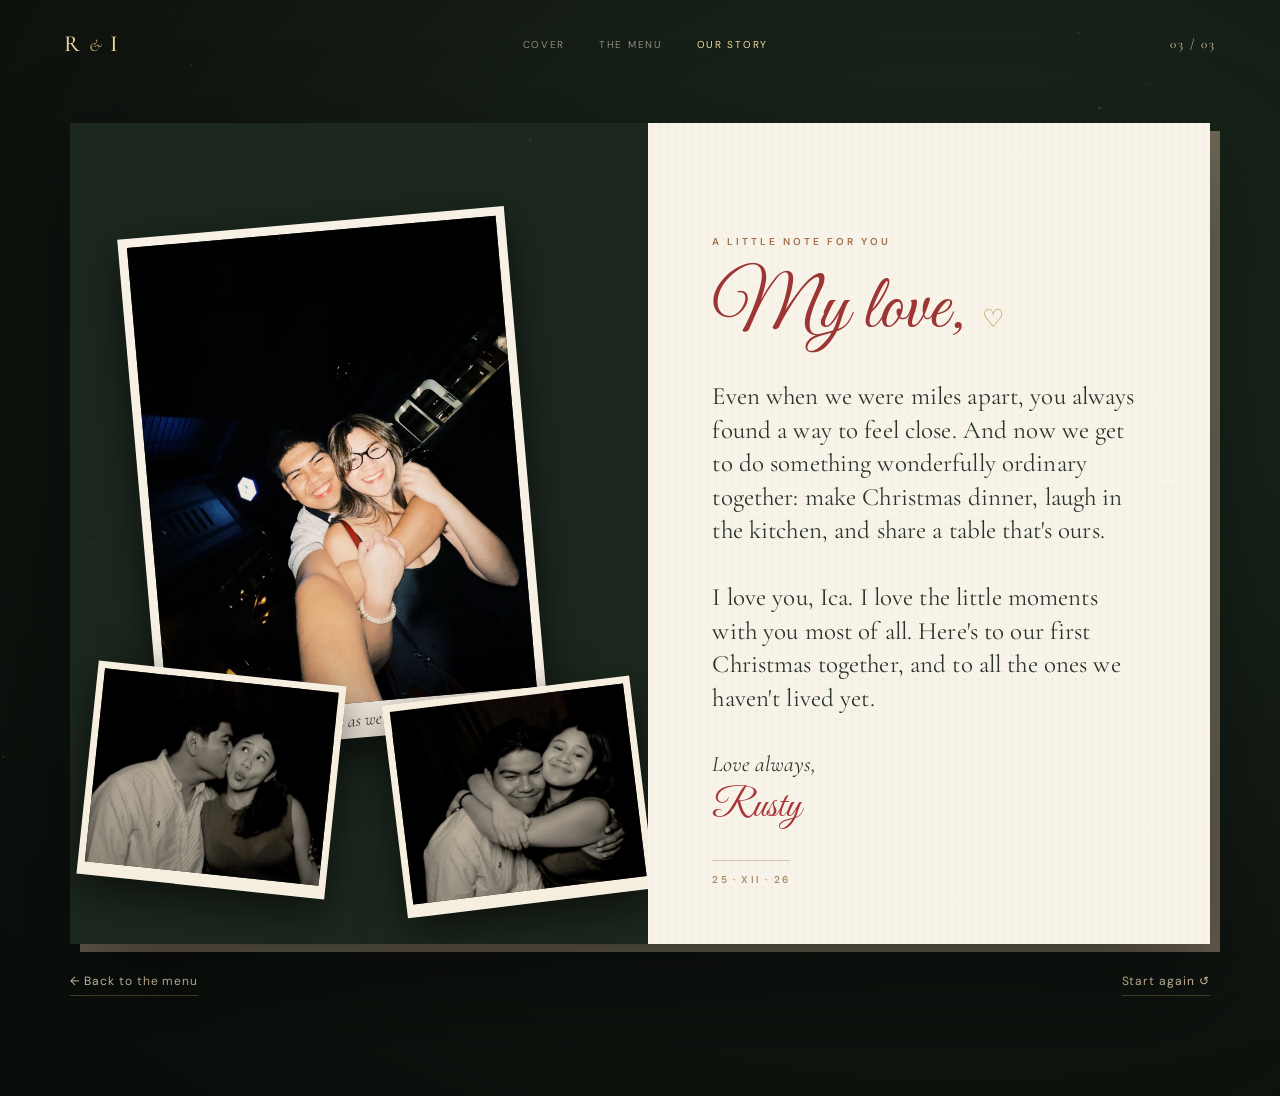
==== letter.html @ 3c2edf31 "Redesign Christmas site as elegant interactive storybook" ====
<!doctype html><html lang="en"><head><meta charset="utf-8"><meta name="viewport" content="width=device-width, initial-scale=1, viewport-fit=cover"><meta name="theme-color" content="#090b09"><meta name="description" content="Our first Christmas together. A Christmas dinner, recipes, and little memories for Rusty and Ica."><meta name="robots" content="noindex, nofollow"><title>A Letter for Ica — Our First Christmas Together</title><link rel="icon" href="assets/mark.svg" type="image/svg+xml"><link rel="preconnect" href="https://fonts.googleapis.com"><link rel="preconnect" href="https://fonts.gstatic.com" crossorigin><link href="https://fonts.googleapis.com/css2?family=DM+Sans:wght@400;500;600&family=Cormorant+Garamond:ital,wght@0,400;0,500;0,600;1,400;1,500&family=Great+Vibes&display=swap" rel="stylesheet"><link rel="stylesheet" href="assets/story.css"><script defer src="assets/story.js"></script></head><body class="page-letter" data-page="letter"><canvas class="gold-dust" data-gold-dust aria-hidden="true"></canvas><nav class="chapter-nav" aria-label="Story pages"><a href="index.html" class="chapter-brand" aria-label="Back to the cover">R <span>&</span> I</a><div class="chapter-nav-links"><a href="index.html">Cover</a><a href="menu.html">The Menu</a><a href="letter.html" aria-current="page">Our Story</a></div><span class="chapter-index" aria-label="Page 3 of 3">03 / 03</span></nav><main class="letter-stage" id="main"><div class="letter-background-glow" aria-hidden="true"></div><div class="letter-book book-page"><div class="photo-side"><figure class="photo-frame photo-main"><img src="assets/photos/together.webp" alt="Rusty and Ica smiling together at night" loading="eager"><figcaption>Us, just as we are.</figcaption></figure><figure class="photo-frame photo-small photo-small-one"><img src="assets/photos/kiss.webp" alt="A kiss on the cheek" loading="lazy"></figure><figure class="photo-frame photo-small photo-small-two"><img src="assets/photos/hug.webp" alt="Rusty and Ica hugging" loading="lazy"></figure></div><section class="letter-side" aria-label="A letter to Ica"><p class="letter-kicker">A LITTLE NOTE FOR YOU</p><h1>My love,<span aria-hidden="true">♡</span></h1><p class="letter-body">Even when we were miles apart, you always found a way to feel close. And now we get to do something wonderfully ordinary together: make Christmas dinner, laugh in the kitchen, and share a table that's ours.<br><br>I love you, Ica. I love the little moments with you most of all. Here's to our first Christmas together, and to all the ones we haven't lived yet.</p><p class="letter-signoff">Love always,<br><span>Rusty</span></p><div class="letter-stamp" aria-hidden="true">25 · XII · 26</div></section></div><div class="book-next book-next-letter"><a href="menu.html" class="page-link">← Back to the menu</a><a href="index.html" class="page-link">Start again ↺</a></div></main><nav class="mobile-book-controls" aria-label="Turn pages"><a href="menu.html" class="page-link">← <span>The menu</span></a><span>03 <i>✦</i> 03</span><a href="index.html" class="page-link"><span>Beginning</span> ↺</a></nav></body></html>
---- assets/story.css ----
:root{--ink:#151b16;--black:#090b0a;--forest:#102017;--forest2:#1b3327;--gold:#c6a56b;--lightgold:#f3dca0;--paper:#f7f3e9;--red:#a93335;--serif:'Cormorant Garamond',Georgia,serif;--script:'Great Vibes',cursive;--sans:'DM Sans',Arial,sans-serif}*{box-sizing:border-box}html{scroll-behavior:smooth}body{margin:0;min-width:320px;font-family:var(--sans);-webkit-font-smoothing:antialiased}a{color:inherit}a:focus-visible,button:focus-visible,summary:focus-visible{outline:2px solid #d9b46d;outline-offset:4px}button{font:inherit}img{display:block;max-width:100%}.gold-dust{position:fixed;inset:0;width:100%;height:100%;z-index:3;pointer-events:none;opacity:.8}body.is-turning main{opacity:.55;transform:perspective(1200px) rotateY(-7deg) translateX(-22px);filter:blur(1px)}main{transition:opacity .43s ease,transform .43s ease,filter .43s ease}body.page-cover,body.page-menu,body.page-letter{color:#f3ead8;background:var(--black)}.page-cover{min-height:100svh;overflow-x:hidden;background:radial-gradient(ellipse 55% 45% at 50% 45%,#221c11 0%,#0c0e0b 65%,#060807 100%)}.night-glow{position:fixed;inset:0;z-index:0;pointer-events:none;background:radial-gradient(ellipse 45% 14% at 51% 19%,rgba(228,168,80,.11),transparent 79%),radial-gradient(circle at 20% 58%,rgba(187,128,43,.05),transparent 22%),radial-gradient(circle at 82% 30%,rgba(208,153,52,.05),transparent 28%);filter:blur(3px)}.cover-stage{position:relative;z-index:2;min-height:100svh;min-height:100dvh;display:flex;justify-content:center;align-items:center;text-align:center;padding:60px 20px 72px}.cover-content{width:min(100%,850px);animation:coverRise 1.15s both cubic-bezier(.16,1,.3,1)}.cover-ornament{font-family:var(--serif);font-size:30px;color:var(--lightgold);opacity:.9;margin-bottom:25px;filter:drop-shadow(0 0 13px #ae7c3b)}.cover-content h1{margin:0;display:flex;align-items:center;flex-direction:column;font-weight:400;color:#d9b978}.cover-overline{font:400 clamp(33px,5vw,66px)/1.1 var(--serif);letter-spacing:.24em;text-transform:uppercase;padding-left:.24em;text-shadow:0 0 27px #b794572b}.cover-script{font:400 clamp(87px,13vw,185px)/.93 var(--script);margin-top:8px;margin-bottom:-5px;background:linear-gradient(165deg,#fee9b5 8%,#bb8b47 37%,#efce81 55%,#88612f 82%,#f4d594);background-clip:text;-webkit-background-clip:text;color:transparent;filter:drop-shadow(0 0 19px #cba05530)}.cover-end{font:400 clamp(43px,7vw,96px)/1.05 var(--serif);text-transform:uppercase;letter-spacing:.2em;padding-left:.2em}.cover-rule{display:block;height:1px;width:110px;margin:42px auto 37px;background:linear-gradient(90deg,transparent,#d7b772,transparent)}.cover-enter{display:inline-flex;gap:39px;align-items:center;justify-content:space-between;border:1px solid rgba(235,198,122,.58);padding:17px 22px 17px 26px;color:#f6ebd2;font:500 11px/1 var(--sans);text-decoration:none;letter-spacing:.18em;text-transform:uppercase;transition:background .3s,transform .3s,box-shadow .3s}.cover-enter:hover{background:#dec18d17;transform:translateY(-3px);box-shadow:0 0 30px #dabc6c25}.cover-enter span:last-child{font-size:16px;color:#dabb76}.cover-corner{position:fixed;width:110px;height:110px;border-color:#a6854a33;pointer-events:none}.cover-corner--top{top:28px;left:28px;border-left:1px solid;border-top:1px solid}.cover-corner--bottom{bottom:28px;right:28px;border-right:1px solid;border-bottom:1px solid}@keyframes coverRise{from{opacity:0;transform:translateY(17px)}to{opacity:1;transform:none}}
/* STORYBOOK NAVIGATION */
.chapter-nav{height:88px;position:relative;z-index:6;display:flex;align-items:center;justify-content:space-between;padding:0 clamp(20px,5vw,86px);color:#e9d5ad}.chapter-brand{text-decoration:none;color:#f0d6a0;font:500 23px var(--serif);letter-spacing:.08em}.chapter-brand span{font-style:italic;font-size:17px;color:#bb9961}.chapter-nav-links{display:flex;gap:34px}.chapter-nav-links a{text-decoration:none;text-transform:uppercase;letter-spacing:.17em;font-size:10px;transition:color .2s;color:#d1c6aeaa}.chapter-nav-links a[aria-current],.chapter-nav-links a:hover{color:#f8df9e}.chapter-index{font:400 13px var(--serif);letter-spacing:.15em;color:#d9c69b}.book-scene{position:relative;z-index:2;padding:20px 18px 104px;transform-origin:75% 50%;background:radial-gradient(ellipse at 49% 22%,#273829 0%,#101c15 39%,#0b130f 79%)}.book-intro{width:min(860px,100%);margin:0 auto 25px;display:flex;justify-content:space-between;font:400 11px var(--sans);text-transform:uppercase;letter-spacing:.17em;color:#c2b19c}.eyebrow-gold{color:var(--gold)!important}.menu-paper{position:relative;isolation:isolate;width:min(850px,100%);margin:0 auto;min-height:970px;background:var(--paper);color:#2a372c;box-shadow:0 25px 70px #0008,11px 10px 0 #eadfca,14px 14px 0 #776e56;transform-origin:left center;animation:unfold .95s cubic-bezier(.18,1,.25,1) both}.menu-paper:before{content:"";position:absolute;inset:13px;border:1px solid #c6b69b80;z-index:0;pointer-events:none}.menu-paper:after{content:"";position:absolute;inset:0;pointer-events:none;background:radial-gradient(circle at 35% 25%,transparent,#9e835211 83%),repeating-linear-gradient(135deg,#c1aa8420 0px,transparent 1px,transparent 7px);opacity:.22;z-index:0}.page-paper-inner{position:relative;min-height:100%;overflow:hidden;padding:85px clamp(45px,8.3vw,120px) 71px}.botanical{position:absolute;width:270px;height:270px;background:url('botanical.svg') top left/contain no-repeat;pointer-events:none;opacity:.91;z-index:0;will-change:transform;transition:transform .35s linear}.botanical-tl{top:-26px;left:-27px}.botanical-tr{top:-27px;right:-24px;transform:scaleX(-1)}.botanical-bl{bottom:-48px;left:-36px;transform:scaleY(-1)}.botanical-br{bottom:-50px;right:-38px;transform:scale(-1)}.menu-paper-content{position:relative;z-index:1;text-align:center}.paper-super{margin:3px auto 11px;font:500 10px var(--sans);letter-spacing:.32em;color:#51715b}.paper-super span{color:#be9b5d;padding:0 8px}.paper-header h1{margin:0;color:#b83e38;font:400 clamp(75px,9vw,112px)/.9 var(--script);text-shadow:0 1px #b83e3820}.paper-header h1 span{display:block;margin-top:-2px}.paper-sub{font:600 10px var(--sans);letter-spacing:.25em;color:#526753;margin:28px 0 0}.red-berry-divider{color:#b43a3c;font-size:13px;margin:16px 0 11px}.menu-section-title{font:600 10px var(--sans);letter-spacing:.28em;text-transform:uppercase;color:#b33738;margin:12px 0 15px}.dish-list{display:grid;gap:17px}.printed-dish{display:grid;grid-template-columns:30px minmax(0,1fr) 24px;column-gap:6px;align-items:start;max-width:550px;margin:auto}.dish-number{font:500 12px var(--serif);color:#ad8a62;line-height:1.6;padding-top:4px}.dish-body>a{display:inline-block;text-decoration:none;font:500 clamp(22px,2.6vw,30px)/.95 var(--serif);color:#2c4231;transition:color .2s}.dish-body>a:hover{color:#b53c37}.dish-description{color:#77786e;font:400 12px/1.65 var(--sans);margin-top:3px}.recipe-dot{font:400 18px var(--serif);color:#bc6d5b;text-decoration:none;transition:transform .2s}.recipe-dot:hover{transform:translate(3px,-3px)}.separator-flourish{font:24px var(--serif);color:#b68e62;margin:25px 0 7px}.printed-drinks{max-width:430px;margin:0 auto;display:grid;gap:9px}.drink-line{display:flex;justify-content:center;align-items:center;gap:13px}.drink-line>a:first-child{text-decoration:none;color:#324936;font:500 18px/1.06 var(--serif)}.drink-line>a:first-child:hover{color:#ae3b38}.drink-recipe{font:14px var(--serif);text-decoration:none;color:#b47e52}.menu-paper-foot{font:400 25px var(--script);color:#b03a3b;margin:31px 0 0}.book-next{width:min(850px,100%);margin:29px auto 0;display:flex;justify-content:space-between;gap:10px;align-items:center;font-size:12px;letter-spacing:.08em}.book-next>a{text-decoration:none;color:#e8d5b1;border-bottom:1px solid #b99d655e;padding-bottom:6px}.book-next>a:hover{color:#f0c982}.turn-hint{font:italic 20px var(--serif);color:#c1ad89}.mobile-book-controls{display:none}@keyframes unfold{from{opacity:0;transform:perspective(1400px) rotateY(-11deg) translateX(16px) scale(.96);filter:blur(2px)}to{opacity:1;transform:perspective(1400px) rotateY(0) translateX(0) scale(1);filter:blur(0)}}html.js .reveal{opacity:0;transform:translateY(12px);transition:opacity .6s,transform .6s}html.js .reveal.is-visible{opacity:1;transform:translateY(0)}
/* LETTER / PHOTO ENDING */
.page-letter{background:radial-gradient(ellipse at 75% 30%,#1c2b20,#101510 62%,#090d0a)!important}.letter-stage{position:relative;padding:35px 25px 100px;z-index:2}.letter-background-glow{position:absolute;top:10%;left:5%;width:80%;height:55%;background:radial-gradient(ellipse,#ae8a4b1c,transparent 65%);filter:blur(58px);pointer-events:none}.letter-book{width:min(1140px,100%);min-height:650px;display:grid;grid-template-columns:1.03fr 1fr;margin:auto;background:#f7f3e8;box-shadow:0 40px 100px #0007,10px 8px 0 #d4bea278;animation:unfold .88s cubic-bezier(.18,1,.25,1) both}.photo-side{background:#1c281e;position:relative;min-height:660px;overflow:hidden}.photo-frame{margin:0;position:absolute;box-shadow:0 14px 45px #0009;transform-origin:center}.photo-frame img{height:100%;width:100%;object-fit:cover}.photo-main{left:12%;top:12%;width:67%;height:63%;transform:rotate(-5deg);border:9px solid #f7f0e5;border-bottom-width:35px}.photo-main figcaption{position:absolute;bottom:-28px;left:0;width:100%;text-align:center;color:#444236;font:italic 18px var(--serif)}.photo-small{width:43%;height:26%;border:7px solid #f6efdf;border-bottom-width:13px}.photo-small-one{left:3%;bottom:7%;transform:rotate(6deg)}.photo-small-two{right:1%;bottom:5%;transform:rotate(-7deg)}.letter-side{position:relative;color:#2b342a;padding:112px clamp(35px,5vw,80px) 58px;display:flex;flex-direction:column;justify-content:center;background-image:radial-gradient(#a7976813 1px,transparent 1px);background-size:8px 8px}.letter-kicker{font:600 10px var(--sans);color:#a16f4c;letter-spacing:.3em;margin:0 0 14px}.letter-side h1{font:400 clamp(54px,6vw,90px) var(--script);color:#9c3533;margin:0 0 22px}.letter-side h1 span{font:25px var(--serif);color:#b79a56;padding-left:16px}.letter-body{font:400 clamp(19px,2.05vw,25px)/1.34 var(--serif);margin:0;letter-spacing:.005em}.letter-signoff{font:italic 22px/1.6 var(--serif);margin:32px 0 0}.letter-signoff span{font:40px var(--script);color:#a93638}.letter-stamp{margin-top:28px;align-self:flex-start;border-top:1px solid #aa8d6570;color:#ab8b66;font:600 10px var(--sans);letter-spacing:.22em;padding-top:12px}.book-next-letter{width:min(1140px,100%)}
/* RECIPES - A QUIET SEPARATE BOOK */
.page-recipes{background:#ede8dd;color:#243429}.recipe-head{height:78px;background:#0d1d15;color:#eddfc1;display:flex;align-items:center;justify-content:space-between;padding:0 clamp(20px,5vw,90px);position:relative;z-index:2}.recipe-head .recipe-back{font:500 12px var(--sans);text-decoration:none}.recipe-head>span:nth-child(2){font:24px var(--serif);color:#dbb77d}.recipe-head>span:last-child{font:600 10px var(--sans);letter-spacing:.16em;color:#bdaa8a}.recipe-book{max-width:1100px;padding:82px 30px 110px;margin:auto}.recipe-book-title{text-align:center;margin-bottom:48px}.recipe-book-title .eyebrow-gold{font:600 11px var(--sans);letter-spacing:.28em}.recipe-book-title h1{font:400 clamp(58px,8vw,98px)/1 var(--serif);margin:12px 0 13px}.recipe-book-title h1 em{font-weight:400;color:#a94340}.recipe-book-title>p:last-child{font:400 18px var(--serif);color:#697363}.recipe-contents{border-top:1px solid #aaa68d}.recipe-categories{display:flex;flex-wrap:wrap;gap:9px;justify-content:center;padding:31px 0 30px}.recipe-categories button{border:1px solid #b7b7a5;color:#51604e;background:transparent;padding:11px 15px;font:600 10px var(--sans);letter-spacing:.08em;text-transform:uppercase;cursor:pointer}.recipe-categories button.is-current,.recipe-categories button:hover{background:#233c2d;color:#f5ecdf;border-color:#233c2d}.recipe-card-stack{display:grid;gap:14px}.recipe-card{background:#faf7ef;box-shadow:0 2px 0 #dbd6c8;border:1px solid #d4cfc3;scroll-margin-top:25px}.recipe-card[hidden]{display:none}.recipe-card summary{list-style:none;cursor:pointer;display:grid;grid-template-columns:114px minmax(0,1fr) 28px;gap:24px;align-items:center;padding:12px 25px 12px 12px;min-height:138px}.recipe-card summary::-webkit-details-marker{display:none}.recipe-thumb{width:114px;height:114px;overflow:hidden}.recipe-thumb img{width:100%;height:100%;object-fit:cover}.recipe-card-name{display:flex;flex-direction:column;gap:7px}.recipe-card-name small{font:600 9px var(--sans);color:#a35a4a;letter-spacing:.18em}.recipe-card-name strong{font:500 clamp(24px,3vw,36px)/1 var(--serif)}.recipe-card-name em{font:italic 18px var(--serif);color:#7c836f}.expand-icon{font:400 26px var(--serif);color:#a94643;transition:transform .25s}.recipe-card[open] .expand-icon{transform:rotate(45deg)}.recipe-details{display:grid;grid-template-columns:1fr 1fr;gap:27px 42px;border-top:1px solid #d5cdbc;padding:26px 36px 40px}.recipe-large-image{grid-column:1/-1;max-height:360px;overflow:hidden}.recipe-large-image img{width:100%;height:360px;object-fit:cover}.recipe-details h3{font:600 11px var(--sans);letter-spacing:.21em;text-transform:uppercase;color:#a74642;margin:0 0 18px}.recipe-details ul,.recipe-details ol{font:400 19px/1.3 var(--serif);margin:0;padding-left:22px}.recipe-details li+li{margin-top:10px}.small-tip{font:italic 17px/1.4 var(--serif);color:#66705f;background:#eee8d8;padding:16px}.recipe-ending{text-align:center;padding:75px 0 0}.recipe-ending>span{font:33px var(--serif);color:#b99357}.recipe-ending p{font:italic 34px var(--serif);margin:15px 0}.recipe-ending a{font:600 11px var(--sans);text-transform:uppercase;letter-spacing:.12em;color:#30513a;text-decoration:none;border-bottom:1px solid;padding-bottom:6px}
@media(max-width:900px){.menu-paper{max-width:730px}.page-paper-inner{padding-left:60px;padding-right:60px}.letter-book{grid-template-columns:.95fr 1.05fr}.letter-side{padding:80px 36px}.photo-main{width:78%;left:10%}.letter-body{font-size:21px}}
@media(max-width:650px){.cover-stage{padding-bottom:90px}.cover-content{transform:translateY(-16px)}.cover-ornament{margin-bottom:33px}.cover-overline{font-size:38px;letter-spacing:.21em}.cover-script{font-size:clamp(84px,24vw,126px)}.cover-end{font-size:clamp(45px,12vw,63px);letter-spacing:.15em}.cover-rule{margin:44px auto 30px}.cover-enter{min-width:240px}.cover-corner{width:55px;height:55px}.cover-corner--top{top:16px;left:16px}.cover-corner--bottom{bottom:16px;right:16px}.chapter-nav{height:70px;padding:0 20px}.chapter-nav-links{display:none}.chapter-brand{font-size:22px}.chapter-index{font-size:12px}.book-scene{padding:8px 11px 100px}.book-intro{margin-bottom:18px;font-size:9px;letter-spacing:.08em}.menu-paper{min-height:0;box-shadow:0 20px 36px #0006,5px 7px 0 #dbc4a3}.menu-paper:before{inset:7px}.page-paper-inner{padding:69px 26px 53px}.botanical{height:152px;width:152px;opacity:.91}.botanical-tl{top:-18px;left:-25px}.botanical-tr{top:-18px;right:-23px}.botanical-bl{bottom:-26px;left:-23px}.botanical-br{bottom:-26px;right:-23px}.paper-super{font-size:9px;letter-spacing:.22em}.paper-header h1{font-size:clamp(72px,21vw,103px)}.paper-sub{font-size:9px;letter-spacing:.15em;margin-top:20px}.red-berry-divider{margin:13px 0 9px}.menu-section-title{font-size:9px;letter-spacing:.2em;margin-bottom:14px}.dish-list{gap:18px}.printed-dish{grid-template-columns:18px minmax(0,1fr) 13px;gap:5px}.dish-number{font-size:11px}.dish-body>a{font-size:clamp(22px,6.3vw,27px)}.dish-description{font-size:11px;line-height:1.45;margin-top:4px}.recipe-dot{font-size:15px}.separator-flourish{margin:25px 0 13px}.printed-drinks{gap:13px}.drink-line>a:first-child{font-size:21px}.menu-paper-foot{font-size:26px}.book-next{display:none}.mobile-book-controls{position:fixed;z-index:10;bottom:0;left:0;right:0;height:60px;display:flex;align-items:center;justify-content:space-between;padding:0 17px;padding-bottom:env(safe-area-inset-bottom);background:#101c16f5;border-top:1px solid #bba57533;box-sizing:content-box}.mobile-book-controls a{text-decoration:none;text-transform:uppercase;letter-spacing:.08em;color:#e9d8b9;font:500 11px var(--sans)}.mobile-book-controls>span{font:400 15px var(--serif);color:#b6a580}.mobile-book-controls i{font-style:normal;font-size:9px;color:#bd9659;padding:0 6px}.letter-stage{padding:10px 12px 85px}.letter-book{display:flex;flex-direction:column;min-height:0}.photo-side{min-height:460px}.photo-main{left:15%;top:9%;width:68%;height:66%}.photo-small{height:27%;width:44%}.photo-small-one{left:4%;bottom:3%}.photo-small-two{right:2%;bottom:4%}.letter-side{padding:65px 36px 75px}.letter-side h1{font-size:68px;margin-bottom:18px}.letter-body{font-size:23px}.letter-stamp{margin-top:32px}.recipe-head{height:66px;padding:0 18px}.recipe-head>span:last-child{font-size:8px}.recipe-book{padding:57px 14px 90px}.recipe-book-title{margin-bottom:32px}.recipe-book-title h1{font-size:67px}.recipe-book-title>p:last-child{font-size:16px}.recipe-categories{gap:5px;padding:20px 0}.recipe-categories button{padding:10px 9px;font-size:9px}.recipe-card summary{grid-template-columns:84px minmax(0,1fr) 15px;gap:12px;padding:8px 10px 8px 8px;min-height:106px}.recipe-thumb{width:84px;height:88px}.recipe-card-name{gap:4px}.recipe-card-name small{font-size:8px}.recipe-card-name strong{font-size:24px}.recipe-card-name em{font-size:15px}.expand-icon{font-size:20px}.recipe-details{display:block;padding:13px 18px 30px}.recipe-large-image{max-height:230px;margin-bottom:28px}.recipe-large-image img{height:230px}.recipe-details .recipe-ingredients{margin-bottom:35px}.recipe-details ul,.recipe-details ol{font-size:20px}.recipe-details h3{font-size:11px}.recipe-ending{padding-top:60px}}
@media(max-width:370px){.cover-overline{font-size:34px}.cover-end{font-size:43px}.cover-script{font-size:85px}.page-paper-inner{padding:60px 22px 44px}.paper-header h1{font-size:73px}.dish-body>a{font-size:22px}.dish-description{font-size:10px}.drink-line>a:first-child{font-size:19px}.letter-side{padding:50px 26px 65px}}
@media(prefers-reduced-motion:reduce){html{scroll-behavior:auto}*,*::before,*::after{animation-duration:.01ms!important;animation-iteration-count:1!important;transition-duration:.01ms!important}.gold-dust{display:none}html.js .reveal{opacity:1;transform:none}}
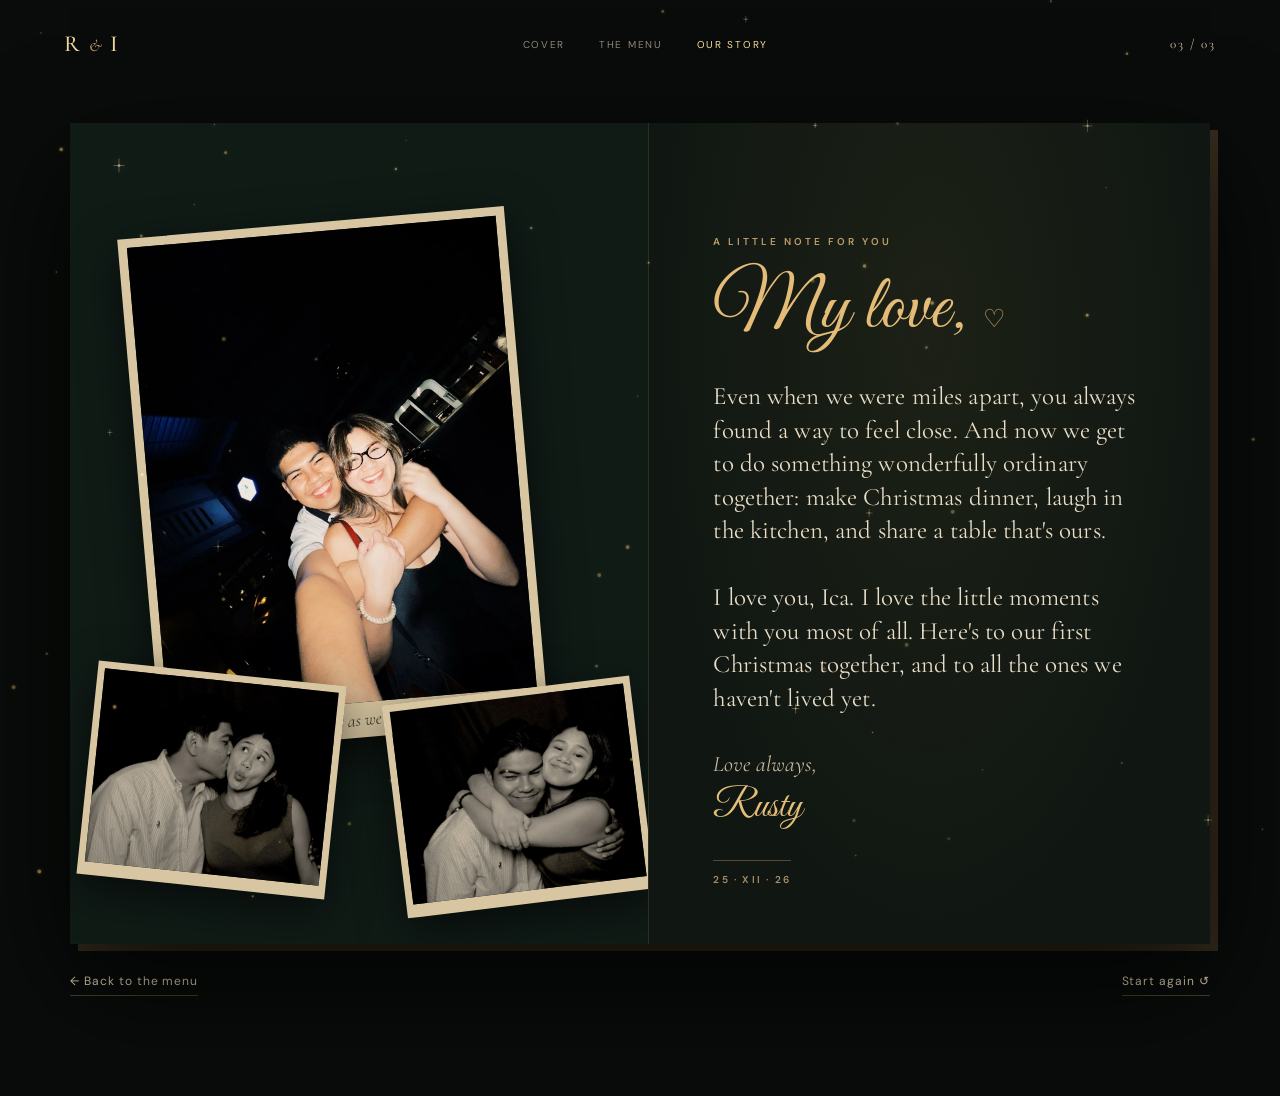
==== commit 3d5156b6: "Redesign Christmas storybook with dark gold menu, fitted cover typography and drifting sparkles" ====
--- a/letter.html
+++ b/letter.html
@@ -1 +1 @@
-<!doctype html><html lang="en"><head><meta charset="utf-8"><meta name="viewport" content="width=device-width, initial-scale=1, viewport-fit=cover"><meta name="theme-color" content="#090b09"><meta name="description" content="Our first Christmas together. A Christmas dinner, recipes, and little memories for Rusty and Ica."><meta name="robots" content="noindex, nofollow"><title>A Letter for Ica — Our First Christmas Together</title><link rel="icon" href="assets/mark.svg" type="image/svg+xml"><link rel="preconnect" href="https://fonts.googleapis.com"><link rel="preconnect" href="https://fonts.gstatic.com" crossorigin><link href="https://fonts.googleapis.com/css2?family=DM+Sans:wght@400;500;600&family=Cormorant+Garamond:ital,wght@0,400;0,500;0,600;1,400;1,500&family=Great+Vibes&display=swap" rel="stylesheet"><link rel="stylesheet" href="assets/story.css"><script defer src="assets/story.js"></script></head><body class="page-letter" data-page="letter"><canvas class="gold-dust" data-gold-dust aria-hidden="true"></canvas><nav class="chapter-nav" aria-label="Story pages"><a href="index.html" class="chapter-brand" aria-label="Back to the cover">R <span>&</span> I</a><div class="chapter-nav-links"><a href="index.html">Cover</a><a href="menu.html">The Menu</a><a href="letter.html" aria-current="page">Our Story</a></div><span class="chapter-index" aria-label="Page 3 of 3">03 / 03</span></nav><main class="letter-stage" id="main"><div class="letter-background-glow" aria-hidden="true"></div><div class="letter-book book-page"><div class="photo-side"><figure class="photo-frame photo-main"><img src="assets/photos/together.webp" alt="Rusty and Ica smiling together at night" loading="eager"><figcaption>Us, just as we are.</figcaption></figure><figure class="photo-frame photo-small photo-small-one"><img src="assets/photos/kiss.webp" alt="A kiss on the cheek" loading="lazy"></figure><figure class="photo-frame photo-small photo-small-two"><img src="assets/photos/hug.webp" alt="Rusty and Ica hugging" loading="lazy"></figure></div><section class="letter-side" aria-label="A letter to Ica"><p class="letter-kicker">A LITTLE NOTE FOR YOU</p><h1>My love,<span aria-hidden="true">♡</span></h1><p class="letter-body">Even when we were miles apart, you always found a way to feel close. And now we get to do something wonderfully ordinary together: make Christmas dinner, laugh in the kitchen, and share a table that's ours.<br><br>I love you, Ica. I love the little moments with you most of all. Here's to our first Christmas together, and to all the ones we haven't lived yet.</p><p class="letter-signoff">Love always,<br><span>Rusty</span></p><div class="letter-stamp" aria-hidden="true">25 · XII · 26</div></section></div><div class="book-next book-next-letter"><a href="menu.html" class="page-link">← Back to the menu</a><a href="index.html" class="page-link">Start again ↺</a></div></main><nav class="mobile-book-controls" aria-label="Turn pages"><a href="menu.html" class="page-link">← <span>The menu</span></a><span>03 <i>✦</i> 03</span><a href="index.html" class="page-link"><span>Beginning</span> ↺</a></nav></body></html>+<!doctype html><html lang="en"><head><meta charset="utf-8"><meta name="viewport" content="width=device-width, initial-scale=1, viewport-fit=cover"><meta name="theme-color" content="#090b09"><meta name="description" content="Our first Christmas together. A Christmas dinner, recipes, and little memories for Rusty and Ica."><meta name="robots" content="noindex, nofollow"><title>A Letter for Ica — Our First Christmas Together</title><link rel="icon" href="assets/mark.svg" type="image/svg+xml"><link rel="preconnect" href="https://fonts.googleapis.com"><link rel="preconnect" href="https://fonts.gstatic.com" crossorigin><link href="https://fonts.googleapis.com/css2?family=DM+Sans:wght@400;500;600&family=Cormorant+Garamond:ital,wght@0,400;0,500;0,600;1,400;1,500&family=Great+Vibes&display=swap" rel="stylesheet"><link rel="stylesheet" href="assets/story.css?v=2"><script defer src="assets/story.js?v=2"></script></head><body class="page-letter" data-page="letter"><canvas class="gold-dust" data-gold-dust aria-hidden="true"></canvas><nav class="chapter-nav" aria-label="Story pages"><a href="index.html" class="chapter-brand" aria-label="Back to the cover">R <span>&</span> I</a><div class="chapter-nav-links"><a href="index.html">Cover</a><a href="menu.html">The Menu</a><a href="letter.html" aria-current="page">Our Story</a></div><span class="chapter-index" aria-label="Page 3 of 3">03 / 03</span></nav><main class="letter-stage" id="main"><div class="letter-background-glow" aria-hidden="true"></div><div class="letter-book book-page"><div class="photo-side"><figure class="photo-frame photo-main"><img src="assets/photos/together.webp" alt="Rusty and Ica smiling together at night" loading="eager"><figcaption>Us, just as we are.</figcaption></figure><figure class="photo-frame photo-small photo-small-one"><img src="assets/photos/kiss.webp" alt="A kiss on the cheek" loading="lazy"></figure><figure class="photo-frame photo-small photo-small-two"><img src="assets/photos/hug.webp" alt="Rusty and Ica hugging" loading="lazy"></figure></div><section class="letter-side" aria-label="A letter to Ica"><p class="letter-kicker">A LITTLE NOTE FOR YOU</p><h1>My love,<span aria-hidden="true">♡</span></h1><p class="letter-body">Even when we were miles apart, you always found a way to feel close. And now we get to do something wonderfully ordinary together: make Christmas dinner, laugh in the kitchen, and share a table that's ours.<br><br>I love you, Ica. I love the little moments with you most of all. Here's to our first Christmas together, and to all the ones we haven't lived yet.</p><p class="letter-signoff">Love always,<br><span>Rusty</span></p><div class="letter-stamp" aria-hidden="true">25 · XII · 26</div></section></div><div class="book-next book-next-letter"><a href="menu.html" class="page-link">← Back to the menu</a><a href="index.html" class="page-link">Start again ↺</a></div></main><nav class="mobile-book-controls" aria-label="Turn pages"><a href="menu.html" class="page-link">← <span>The menu</span></a><span>03 <i>✦</i> 03</span><a href="index.html" class="page-link"><span>Beginning</span> ↺</a></nav></body></html>
--- a/assets/story.css
+++ b/assets/story.css
@@ -9,3 +9,89 @@
 @media(max-width:650px){.cover-stage{padding-bottom:90px}.cover-content{transform:translateY(-16px)}.cover-ornament{margin-bottom:33px}.cover-overline{font-size:38px;letter-spacing:.21em}.cover-script{font-size:clamp(84px,24vw,126px)}.cover-end{font-size:clamp(45px,12vw,63px);letter-spacing:.15em}.cover-rule{margin:44px auto 30px}.cover-enter{min-width:240px}.cover-corner{width:55px;height:55px}.cover-corner--top{top:16px;left:16px}.cover-corner--bottom{bottom:16px;right:16px}.chapter-nav{height:70px;padding:0 20px}.chapter-nav-links{display:none}.chapter-brand{font-size:22px}.chapter-index{font-size:12px}.book-scene{padding:8px 11px 100px}.book-intro{margin-bottom:18px;font-size:9px;letter-spacing:.08em}.menu-paper{min-height:0;box-shadow:0 20px 36px #0006,5px 7px 0 #dbc4a3}.menu-paper:before{inset:7px}.page-paper-inner{padding:69px 26px 53px}.botanical{height:152px;width:152px;opacity:.91}.botanical-tl{top:-18px;left:-25px}.botanical-tr{top:-18px;right:-23px}.botanical-bl{bottom:-26px;left:-23px}.botanical-br{bottom:-26px;right:-23px}.paper-super{font-size:9px;letter-spacing:.22em}.paper-header h1{font-size:clamp(72px,21vw,103px)}.paper-sub{font-size:9px;letter-spacing:.15em;margin-top:20px}.red-berry-divider{margin:13px 0 9px}.menu-section-title{font-size:9px;letter-spacing:.2em;margin-bottom:14px}.dish-list{gap:18px}.printed-dish{grid-template-columns:18px minmax(0,1fr) 13px;gap:5px}.dish-number{font-size:11px}.dish-body>a{font-size:clamp(22px,6.3vw,27px)}.dish-description{font-size:11px;line-height:1.45;margin-top:4px}.recipe-dot{font-size:15px}.separator-flourish{margin:25px 0 13px}.printed-drinks{gap:13px}.drink-line>a:first-child{font-size:21px}.menu-paper-foot{font-size:26px}.book-next{display:none}.mobile-book-controls{position:fixed;z-index:10;bottom:0;left:0;right:0;height:60px;display:flex;align-items:center;justify-content:space-between;padding:0 17px;padding-bottom:env(safe-area-inset-bottom);background:#101c16f5;border-top:1px solid #bba57533;box-sizing:content-box}.mobile-book-controls a{text-decoration:none;text-transform:uppercase;letter-spacing:.08em;color:#e9d8b9;font:500 11px var(--sans)}.mobile-book-controls>span{font:400 15px var(--serif);color:#b6a580}.mobile-book-controls i{font-style:normal;font-size:9px;color:#bd9659;padding:0 6px}.letter-stage{padding:10px 12px 85px}.letter-book{display:flex;flex-direction:column;min-height:0}.photo-side{min-height:460px}.photo-main{left:15%;top:9%;width:68%;height:66%}.photo-small{height:27%;width:44%}.photo-small-one{left:4%;bottom:3%}.photo-small-two{right:2%;bottom:4%}.letter-side{padding:65px 36px 75px}.letter-side h1{font-size:68px;margin-bottom:18px}.letter-body{font-size:23px}.letter-stamp{margin-top:32px}.recipe-head{height:66px;padding:0 18px}.recipe-head>span:last-child{font-size:8px}.recipe-book{padding:57px 14px 90px}.recipe-book-title{margin-bottom:32px}.recipe-book-title h1{font-size:67px}.recipe-book-title>p:last-child{font-size:16px}.recipe-categories{gap:5px;padding:20px 0}.recipe-categories button{padding:10px 9px;font-size:9px}.recipe-card summary{grid-template-columns:84px minmax(0,1fr) 15px;gap:12px;padding:8px 10px 8px 8px;min-height:106px}.recipe-thumb{width:84px;height:88px}.recipe-card-name{gap:4px}.recipe-card-name small{font-size:8px}.recipe-card-name strong{font-size:24px}.recipe-card-name em{font-size:15px}.expand-icon{font-size:20px}.recipe-details{display:block;padding:13px 18px 30px}.recipe-large-image{max-height:230px;margin-bottom:28px}.recipe-large-image img{height:230px}.recipe-details .recipe-ingredients{margin-bottom:35px}.recipe-details ul,.recipe-details ol{font-size:20px}.recipe-details h3{font-size:11px}.recipe-ending{padding-top:60px}}
 @media(max-width:370px){.cover-overline{font-size:34px}.cover-end{font-size:43px}.cover-script{font-size:85px}.page-paper-inner{padding:60px 22px 44px}.paper-header h1{font-size:73px}.dish-body>a{font-size:22px}.dish-description{font-size:10px}.drink-line>a:first-child{font-size:19px}.letter-side{padding:50px 26px 65px}}
 @media(prefers-reduced-motion:reduce){html{scroll-behavior:auto}*,*::before,*::after{animation-duration:.01ms!important;animation-iteration-count:1!important;transition-duration:.01ms!important}.gold-dust{display:none}html.js .reveal{opacity:1;transform:none}}
+
+
+/* 2026 CHRISTMAS EDITION — night-gold book, built for real screens */
+:root{
+  --book-black:#090c0a;
+  --book-charcoal:#101510;
+  --book-gold:#dfbd7d;
+  --book-muted-gold:#a48b63;
+  --book-ivory:#eee4d0;
+}
+body.page-cover,body.page-menu,body.page-letter{background:#090c0a;color:var(--book-ivory)}
+.page-cover{background:radial-gradient(ellipse 45% 38% at 50% 37%,#292016 0%,#14140f 50%,#070908 100%)}
+.night-glow{background:radial-gradient(ellipse 35% 16% at 52% 25%,rgba(209,155,66,.16),transparent 85%),radial-gradient(circle at 24% 70%,rgba(154,107,44,.055),transparent 28%),radial-gradient(circle at 81% 29%,rgba(199,149,63,.08),transparent 29%)}
+.gold-dust{z-index:4;opacity:1;mix-blend-mode:screen}
+/* Make the lettering fit its own container, rather than clipping the swashes. */
+.cover-stage{isolation:isolate;overflow:hidden;padding-inline:clamp(16px,4vw,48px)}
+.cover-content{width:min(100%,900px);min-width:0}
+.cover-content h1{width:100%;max-width:100%;min-width:0;overflow:visible}
+.cover-overline,.cover-script,.cover-end{display:block;min-width:0;max-width:100%;white-space:nowrap;text-align:center}
+.cover-overline{font-size:clamp(32px,4.8vw,65px);line-height:1.12;letter-spacing:.19em;padding-left:.19em}
+.cover-script{font-size:clamp(69px,10vw,146px);line-height:1.15;letter-spacing:0;margin:2px 0 -8px;padding:.03em .04em .10em;overflow:visible;filter:drop-shadow(0 0 22px #bd8d453d)}
+.cover-end{font-size:clamp(39px,6.15vw,78px);line-height:1.05;letter-spacing:.18em;padding-left:.18em}
+.cover-ornament{margin-bottom:clamp(14px,3vh,26px);text-shadow:0 0 23px rgba(227,187,99,.44)}
+.cover-rule{margin:clamp(23px,4vh,43px) auto clamp(24px,4vh,35px)}
+.cover-enter{position:relative;z-index:5;background:rgba(19,18,14,.42);backdrop-filter:blur(4px)}
+/* A black Christmas menu, with fine gold print and a barely-there festive illustration. */
+.page-menu{background:#090c0a}
+.book-scene{background:radial-gradient(ellipse 70% 72% at 50% 22%,#1b2118 0%,#101612 51%,#080b09 100%)}
+.book-intro{color:#bda881}
+.menu-paper{background:linear-gradient(135deg,#151b15 0%,#0c120e 40%,#141b14 100%);color:#f1e5cc;box-shadow:0 30px 90px #000a,7px 6px 0 #55452d,10px 10px 0 #2f2619}
+.menu-paper:before{inset:14px;border:1px solid rgba(207,166,100,.32)}
+.menu-paper:after{background:radial-gradient(ellipse 58% 32% at 50% 13%,rgba(211,165,82,.07),transparent 100%),radial-gradient(circle at 50% 70%,rgba(0,0,0,.16),transparent 68%);opacity:1}
+.botanical{background-image:url('botanical.svg');opacity:.72}
+.paper-super{color:#d4bf92}
+.paper-super span{color:#dbb86b}
+.paper-header h1{color:#e2bf83;text-shadow:0 0 25px rgba(198,150,74,.14)}
+.paper-sub{color:#aa9772}
+.red-berry-divider{color:#af7d55}
+.menu-section-title{color:#d3ad70}
+.dish-number{color:#bd9a65}
+.dish-body>a{color:#f1e3c6}
+.dish-body>a:hover,.dish-body>a:focus-visible{color:#f1c47a}
+.dish-description{color:#a99f8b}
+.recipe-dot,.drink-recipe{color:#d6ac72}
+.separator-flourish{color:#b48e57}
+.drink-line>a:first-child{color:#efe0c0}
+.drink-line>a:first-child:hover{color:#e4bb74}
+.menu-paper-foot{color:#d8ab68}
+.page-menu .chapter-nav{background:#090c0a}
+.book-next a{color:#e7d5b5}
+/* The final chapter belongs to the same night, rather than a white flyer. */
+.page-letter{background:#090c0a!important}
+.letter-book{background:#101712;box-shadow:0 40px 105px #000b,8px 7px 0 #4e4129a8}
+.photo-side{background:#101b16}
+.letter-side{background:radial-gradient(ellipse at 50% 25%,rgba(199,157,83,.07),transparent 70%),#101712;color:#efe2c8;border-left:1px solid #9477473b}
+.letter-kicker{color:#bf9d68}
+.letter-side h1{color:#e4bc78}
+.letter-side h1 span{color:#b99c64}
+.letter-body{color:#e8ddc6}
+.letter-signoff{color:#c9bb9d}
+.letter-signoff span{color:#e5be7a}
+.letter-stamp{color:#aa9068}
+.photo-frame{border-color:#d7c6a1}
+/* Small screens and short laptop viewports */
+@media(max-width:650px){
+ .cover-stage{padding:48px 15px 85px}
+ .cover-content{width:100%}
+ .cover-script{font-size:clamp(66px,17vw,108px);line-height:1.2;margin:0 0 -8px}
+ .cover-overline{font-size:clamp(30px,8vw,42px);letter-spacing:.14em;padding-left:.14em}
+ .cover-end{font-size:clamp(35px,9.1vw,50px);letter-spacing:.13em;padding-left:.13em}
+ .menu-paper{box-shadow:0 21px 40px #0008,4px 5px 0 #5a472b}
+ .menu-paper:before{inset:8px}
+ .botanical{opacity:.58}
+ .paper-header h1{font-size:clamp(68px,19vw,99px)}
+ .letter-side{border-left:0;border-top:1px solid #9477473b}
+ .mobile-book-controls{background:rgba(10,16,12,.97)}
+}
+@media(max-height:630px) and (min-width:651px){
+ .cover-stage{padding-block:22px}
+ .cover-ornament{margin-bottom:6px;font-size:22px}
+ .cover-script{font-size:min(9vw,112px)}
+ .cover-overline{font-size:min(4.5vw,48px)}
+ .cover-end{font-size:min(6vw,62px)}
+ .cover-rule{margin:12px auto 17px}
+ .cover-enter{padding:12px 19px}
+}
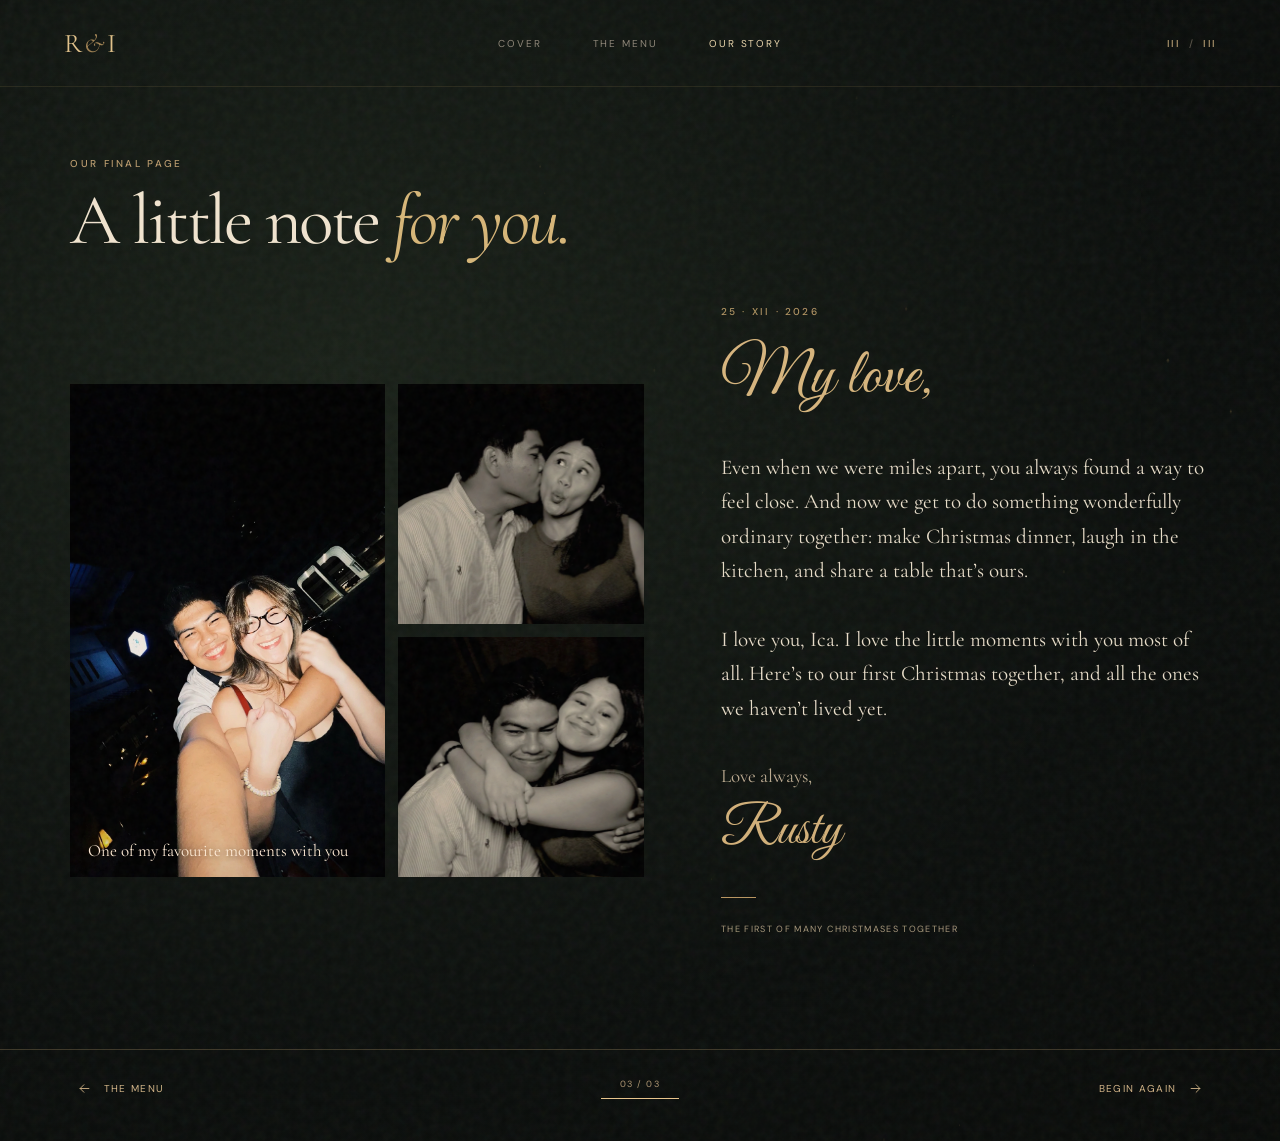
==== commit 942c3ee2: "Refine Christmas storybook into minimalist editorial experience" ====
--- a/letter.html
+++ b/letter.html
@@ -1 +1 @@
-<!doctype html><html lang="en"><head><meta charset="utf-8"><meta name="viewport" content="width=device-width, initial-scale=1, viewport-fit=cover"><meta name="theme-color" content="#090b09"><meta name="description" content="Our first Christmas together. A Christmas dinner, recipes, and little memories for Rusty and Ica."><meta name="robots" content="noindex, nofollow"><title>A Letter for Ica — Our First Christmas Together</title><link rel="icon" href="assets/mark.svg" type="image/svg+xml"><link rel="preconnect" href="https://fonts.googleapis.com"><link rel="preconnect" href="https://fonts.gstatic.com" crossorigin><link href="https://fonts.googleapis.com/css2?family=DM+Sans:wght@400;500;600&family=Cormorant+Garamond:ital,wght@0,400;0,500;0,600;1,400;1,500&family=Great+Vibes&display=swap" rel="stylesheet"><link rel="stylesheet" href="assets/story.css?v=2"><script defer src="assets/story.js?v=2"></script></head><body class="page-letter" data-page="letter"><canvas class="gold-dust" data-gold-dust aria-hidden="true"></canvas><nav class="chapter-nav" aria-label="Story pages"><a href="index.html" class="chapter-brand" aria-label="Back to the cover">R <span>&</span> I</a><div class="chapter-nav-links"><a href="index.html">Cover</a><a href="menu.html">The Menu</a><a href="letter.html" aria-current="page">Our Story</a></div><span class="chapter-index" aria-label="Page 3 of 3">03 / 03</span></nav><main class="letter-stage" id="main"><div class="letter-background-glow" aria-hidden="true"></div><div class="letter-book book-page"><div class="photo-side"><figure class="photo-frame photo-main"><img src="assets/photos/together.webp" alt="Rusty and Ica smiling together at night" loading="eager"><figcaption>Us, just as we are.</figcaption></figure><figure class="photo-frame photo-small photo-small-one"><img src="assets/photos/kiss.webp" alt="A kiss on the cheek" loading="lazy"></figure><figure class="photo-frame photo-small photo-small-two"><img src="assets/photos/hug.webp" alt="Rusty and Ica hugging" loading="lazy"></figure></div><section class="letter-side" aria-label="A letter to Ica"><p class="letter-kicker">A LITTLE NOTE FOR YOU</p><h1>My love,<span aria-hidden="true">♡</span></h1><p class="letter-body">Even when we were miles apart, you always found a way to feel close. And now we get to do something wonderfully ordinary together: make Christmas dinner, laugh in the kitchen, and share a table that's ours.<br><br>I love you, Ica. I love the little moments with you most of all. Here's to our first Christmas together, and to all the ones we haven't lived yet.</p><p class="letter-signoff">Love always,<br><span>Rusty</span></p><div class="letter-stamp" aria-hidden="true">25 · XII · 26</div></section></div><div class="book-next book-next-letter"><a href="menu.html" class="page-link">← Back to the menu</a><a href="index.html" class="page-link">Start again ↺</a></div></main><nav class="mobile-book-controls" aria-label="Turn pages"><a href="menu.html" class="page-link">← <span>The menu</span></a><span>03 <i>✦</i> 03</span><a href="index.html" class="page-link"><span>Beginning</span> ↺</a></nav></body></html>+<!doctype html><html lang="en"><head><meta charset="utf-8"><meta name="viewport" content="width=device-width, initial-scale=1, viewport-fit=cover"><meta name="theme-color" content="#0b0c0a"><meta name="description" content="Our first Christmas together. A menu made with love for Rusty &amp; Ica."><meta name="robots" content="noindex, nofollow"><title>A letter for Ica · Our First Christmas Together</title><link rel="icon" type="image/svg+xml" href="assets/mark.svg"><link rel="preconnect" href="https://fonts.googleapis.com"><link rel="preconnect" href="https://fonts.gstatic.com" crossorigin><link href="https://fonts.googleapis.com/css2?family=Cormorant+Garamond:ital,wght@0,400;0,500;0,600;1,400;1,500&family=DM+Sans:wght@400;500;600&family=Great+Vibes&display=swap" rel="stylesheet"><link rel="stylesheet" href="assets/celera.css?v=4"><script defer src="assets/celera.js?v=4"></script></head><body data-page="letter" class="page-letter"><canvas class="stardust" aria-hidden="true"></canvas><div class="fine-noise" aria-hidden="true"></div><header class="site-nav"><a class="brandmark" href="index.html" aria-label="Return to the cover">R<span class="brand-sign">&</span>I</a><nav aria-label="Chapters"><a class="nav-item " href="index.html" >Cover</a><a class="nav-item " href="menu.html" >The menu</a><a class="nav-item current" href="letter.html" aria-current=page>Our story</a></nav><span class="nav-chapter">III <i>/</i> III</span></header><main id="content" class="letter-main"><div class="letter-heading reveal"><span class="eyebrow">OUR FINAL PAGE</span><h1>A little note <em>for you.</em></h1></div><div class="letter-grid"><div class="photo-gallery" role="group" aria-label="Our favourite photos together"><figure class="photo-primary" data-parallax><img src="assets/photos/together.webp" alt="Rusty and Ica smiling together at night" fetchpriority="high"><figcaption>One of my favourite moments with you</figcaption></figure><figure class="photo-secondary" data-parallax><img src="assets/photos/kiss.webp" alt="A playful kiss on the cheek" loading="lazy"></figure><figure class="photo-secondary" data-parallax><img src="assets/photos/hug.webp" alt="Rusty and Ica smiling and hugging" loading="lazy"></figure></div><article class="letter-copy reveal"><div class="letter-mini">25 · XII · 2026</div><h2>My love,</h2><p>Even when we were miles apart, you always found a way to feel close. And now we get to do something wonderfully ordinary together: make Christmas dinner, laugh in the kitchen, and share a table that’s ours.<br><br>I love you, Ica. I love the little moments with you most of all. Here’s to our first Christmas together, and all the ones we haven’t lived yet.</p><p class="letter-signature">Love always,<br><span>Rusty</span></p><span class="letter-rule" aria-hidden="true"></span><div class="letter-final">THE FIRST OF MANY CHRISTMASES TOGETHER</div></article></div></main><nav class="chapter-footer" aria-label="Turn the page"><a href="menu.html" class="page-turn"><svg width="15" height="15" viewBox="0 0 24 24" fill="none" aria-hidden="true"><path d="M19 12H5m6 6-6-6 6-6" stroke="currentColor" stroke-width="1.4" stroke-linecap="round" stroke-linejoin="round"/></svg><span>The menu</span></a><div class="chapter-progress"><span>03 / 03</span><div><i style="--step:3"></i></div></div><a href="index.html" class="page-turn"><span>Begin again</span><svg width="15" height="15" viewBox="0 0 24 24" fill="none" aria-hidden="true"><path d="M5 12h14m-6-6 6 6-6 6" stroke="currentColor" stroke-width="1.4" stroke-linecap="round" stroke-linejoin="round"/></svg></a></nav></body></html>
--- a/assets/celera.css
+++ b/assets/celera.css
@@ -0,0 +1,27 @@
+:root{--black:#0a0c0a;--near:#101310;--surface:#151713;--gold:#d7b678;--light:#f1e4cf;--muted:#a79b86;--rule:rgba(208,177,124,.25);--serif:'Cormorant Garamond',Georgia,serif;--script:'Great Vibes',cursive;--sans:'DM Sans',Arial,sans-serif;--ease:cubic-bezier(.16,1,.3,1)}
+*{box-sizing:border-box}html{scroll-behavior:smooth}body{margin:0;min-width:320px;background:var(--black);color:var(--light);font-family:var(--sans);-webkit-font-smoothing:antialiased;overflow-x:hidden}a{color:inherit;text-decoration:none}button{font:inherit}a:focus-visible,button:focus-visible,summary:focus-visible{outline:1px solid var(--gold);outline-offset:5px}img{display:block;max-width:100%}svg{display:inline-block;flex-shrink:0}::selection{color:#080909;background:#d1b27e}.stardust{position:fixed;inset:0;width:100%;height:100%;pointer-events:none;z-index:5;opacity:.72}.fine-noise{position:fixed;inset:0;pointer-events:none;z-index:4;opacity:.05;background-image:url('data:image/svg+xml,%3Csvg viewBox=%220 0 180 180%22 xmlns=%22http://www.w3.org/2000/svg%22%3E%3Cfilter id=%22a%22%3E%3CfeTurbulence type=%22fractalNoise%22 baseFrequency=%22.76%22 numOctaves=%223%22 stitchTiles=%22stitch%22/%3E%3C/filter%3E%3Crect width=%22100%25%22 height=%22100%25%22 filter=%22url(%23a)%22/%3E%3C/svg%3E')}
+body{animation:pageAppear .85s var(--ease) both}body.leaving{animation:none;opacity:0;transform:translateY(-8px);transition:opacity .4s ease,transform .4s ease}body.leaving main{filter:blur(3px)}main{transition:filter .4s ease}@keyframes pageAppear{from{opacity:0;transform:translateY(12px)}to{opacity:1;transform:none}}
+/* Cover: a silent private invitation */
+.cover{min-height:100svh;min-height:100dvh;display:grid;place-items:center;position:relative;isolation:isolate;overflow:hidden;background:radial-gradient(ellipse 40% 27% at 51% 38%,#231a13 0%,#121310 75%,#080a09 100%)}.cover-ambient{position:absolute;inset:-12%;pointer-events:none;z-index:-1;background:radial-gradient(ellipse 24% 18% at 50% 26%,rgba(178,131,56,.2),transparent 95%),radial-gradient(circle at 20% 82%,rgba(143,98,47,.07),transparent 24%),radial-gradient(circle at 80% 77%,rgba(187,116,49,.07),transparent 28%);filter:blur(9px);animation:nightBreath 15s ease-in-out infinite alternate}.cover-vignette{position:absolute;inset:0;pointer-events:none;z-index:-1;box-shadow:inset 0 0 150px 65px rgba(0,0,0,.25)}@keyframes nightBreath{from{opacity:.74;transform:scale(1)}to{opacity:1;transform:scale(1.04)}}
+.cover-inner{position:relative;display:flex;flex-direction:column;align-items:center;text-align:center;width:min(100%,1000px);padding:80px clamp(20px,4vw,48px) 95px;z-index:2}.cover-sigil{display:flex;justify-content:center;color:var(--gold);margin-bottom:35px;filter:drop-shadow(0 0 12px #a57943a0);animation:sigilDrift 9s ease-in-out infinite}.cover-sigil svg{width:24px;height:24px}@keyframes sigilDrift{50%{transform:translateY(-6px) rotate(12deg)}}.cover h1{display:flex;flex-direction:column;align-items:center;margin:0;color:var(--gold);font-weight:400;text-align:center;max-width:100%;width:100%}.cover-first,.cover-together{font:400 clamp(30px,4vw,62px)/1.08 var(--serif);text-transform:uppercase;letter-spacing:clamp(.14em,1vw,.29em);padding-left:clamp(.14em,1vw,.29em)}.cover-christmas{font:400 clamp(70px,13vw,165px)/1.24 var(--script);letter-spacing:-.035em;max-width:100%;padding:.03em .06em .13em;white-space:nowrap;background:linear-gradient(115deg,#aa8043,#f7dca0 38%,#c1975a 78%,#f1d08f);background-clip:text;-webkit-background-clip:text;color:transparent;text-shadow:0 13px 60px rgba(189,129,52,.12);transform:translateY(-4px)}.cover-together{font-size:clamp(32px,5.2vw,72px);line-height:1;letter-spacing:clamp(.15em,1vw,.34em);margin-top:-3px}.cover-divider{height:1px;width:46px;background:var(--gold);margin:40px auto 30px;opacity:.55}.enter-link{display:flex;align-items:center;gap:26px;min-height:50px;text-transform:uppercase;letter-spacing:.18em;font-size:10px;font-weight:500;color:#e6d6b6;transition:gap .38s var(--ease),color .3s ease}.enter-link:hover{gap:36px;color:#fff0cb}.enter-circle{display:grid;place-items:center;border:1px solid rgba(221,183,122,.56);border-radius:50%;width:42px;height:42px;transition:background .4s ease,transform .4s ease}.enter-link:hover .enter-circle{transform:rotate(-35deg);background:#ddbf8430}.cover-edge{position:absolute;inset:auto clamp(25px,5vw,64px) 24px;display:flex;justify-content:space-between;font-size:9px;letter-spacing:.25em;color:#ae9571;opacity:.85}
+/* Shared navigation */
+.site-nav{height:87px;padding:0 clamp(22px,5vw,80px);display:grid;grid-template-columns:1fr auto 1fr;align-items:center;position:relative;z-index:10;border-bottom:1px solid rgba(216,177,108,.11)}.brandmark{font:400 27px/1 var(--serif);letter-spacing:-.04em;justify-self:start;color:#e0c18b}.brand-sign{font-style:italic;color:#9e8154;margin:0 .13em}.site-nav nav{display:flex;align-items:center;gap:clamp(22px,4vw,64px)}.nav-item{font-size:10px;text-transform:uppercase;letter-spacing:.19em;color:#8f8779;transition:color .25s ease}.nav-item.current,.nav-item:hover{color:#ead6ad}.nav-chapter{font:500 10px var(--sans);letter-spacing:.12em;color:#bfa47a;justify-self:end}.nav-chapter i{margin:0 5px;font-style:normal;color:#5b554b}.chapter-footer{max-width:1450px;margin:0 auto;padding:28px clamp(22px,6vw,90px) 42px;border-top:1px solid var(--rule);display:grid;grid-template-columns:1fr 1fr 1fr;align-items:center;position:relative;z-index:6;gap:14px}.page-turn{display:inline-flex;align-items:center;gap:12px;font-size:10px;letter-spacing:.13em;text-transform:uppercase;color:#d3b589;transition:gap .3s ease}.page-turn:hover{gap:19px}.page-turn:last-child{justify-self:end}.chapter-progress{display:grid;justify-items:center;gap:8px;color:#ae9674;font-size:9px;letter-spacing:.16em}.chapter-progress>div{width:78px;height:1px;background:#5c4d37;position:relative}.chapter-progress i{position:absolute;inset:0 auto 0 0;width:calc(var(--step)*100% / 3);background:#e7c48c}
+/* Menu: magazine editorial; all courses and drinks on one page */
+.page-menu{background:linear-gradient(100deg,#0b100d,#0d0f0b 48%,#10110f)}.menu-main{width:min(100%,1530px);padding:clamp(18px,3.5vw,48px) clamp(21px,5.4vw,90px) 65px;margin:0 auto}.menu-topline{display:flex;justify-content:space-between;gap:10px;align-items:center;color:#c9aa73;font-size:10px;letter-spacing:.22em;text-transform:uppercase;padding:18px 0 32px;border-bottom:1px solid var(--rule)}.topline-side{font-size:9px;color:#847867}.menu-layout{display:grid;grid-template-columns:minmax(0,1fr) minmax(330px,.73fr);gap:clamp(48px,6vw,110px);align-items:start}.menu-editorial{padding:0}.menu-heading{padding:clamp(55px,5vw,95px) 0 60px}.hairline{display:block;width:26px;height:1px;background:var(--gold);margin-bottom:25px}.menu-heading h1{font:400 clamp(55px,5.4vw,100px)/.95 var(--serif);letter-spacing:-.045em;margin:0;color:#f0e4d2}.menu-heading h1 em{font-weight:400;color:var(--gold);white-space:nowrap}.menu-heading>p{margin:23px 0 0;font-size:11px;color:#aa9b83;letter-spacing:.08em}.dishes{border-top:1px solid var(--rule)}.menu-course{min-height:128px;padding:22px 0;display:grid;grid-template-columns:46px minmax(0,1fr) 28px;align-items:center;gap:12px;border-bottom:1px solid var(--rule);position:relative;transition:padding .4s var(--ease),opacity .4s ease}.menu-course:hover,.menu-course.is-active{padding-left:8px}.course-count{font:400 13px var(--serif);color:#ad8b5c;align-self:start;padding-top:6px}.course-info{min-width:0}.course-name{display:block;max-width:620px;font:400 clamp(26px,2.8vw,43px)/1.04 var(--serif);color:#eadfcb;letter-spacing:-.01em;transition:color .3s ease}.menu-course:hover .course-name,.menu-course.is-active .course-name{color:#dfba7a}.course-info p{margin:9px 0 0;font-size:10px;line-height:1.65;color:#988e7b;letter-spacing:.06em}.course-recipe{height:40px;width:28px;color:#cdb17e;display:grid;place-items:center;opacity:.7;transition:transform .35s ease,opacity .3s ease}.course-recipe:hover,.menu-course:hover .course-recipe{opacity:1;transform:translateX(3px)}.menu-drinks{padding:44px 0 26px}.tiny-label{font:500 10px/1.4 var(--sans);letter-spacing:.25em;color:#c4a373;margin:0 0 20px}.drink-entry{display:grid;grid-template-columns:minmax(0,1fr) 28px;align-items:center;padding:10px 0;border-bottom:1px solid rgba(202,169,110,.13);gap:12px}.drink-entry>a:first-child{font:400 clamp(21px,2vw,31px)/1.15 var(--serif);color:#c7bba7;transition:color .3s}.drink-entry:hover>a:first-child{color:var(--gold)}.drink-recipe{color:#a58d68;display:grid;place-items:center;height:30px}.menu-conclusion{padding-top:26px;font:400 27px/1.2 var(--serif);color:#b6a58b}.menu-conclusion em{color:#c3a36d}.menu-photo-panel{position:sticky;top:44px;margin-top:70px}.photo-window{height:min(68vh,780px);min-height:500px;position:relative;overflow:hidden;background:#242318}.photo-window img{width:100%;height:100%;object-fit:cover;object-position:center;transition:opacity .65s ease,transform 1s var(--ease);transform:scale(1.055)}.photo-window.is-changing img{opacity:.18;transform:scale(1.1)}.photo-image-gradient{position:absolute;inset:0;pointer-events:none;background:linear-gradient(0deg,rgba(5,8,6,.45),transparent 28%)}.photo-index{position:absolute;bottom:28px;left:28px;color:#fff0d9;letter-spacing:.16em;font:500 11px var(--sans)}.photo-index i{font-style:normal}.photo-caption{display:flex;justify-content:space-between;align-items:center;padding-top:18px;color:#8b816e;font-size:9px;letter-spacing:.17em}.subtle-cross svg{width:14px;height:14px;color:#c9a26c}.menu-footer-note{margin:48px 0 0;text-align:center;color:#8f836c;font:400 17px var(--serif)}.menu-footer-note a{color:#d4b77c;display:inline-flex;gap:8px;align-items:center;margin-left:12px;white-space:nowrap}.menu-footer-note a svg{height:12px;width:12px}
+/* The final page: three authentic photos + a short note */
+.page-letter{background:radial-gradient(ellipse at 27% 32%,#192018 0%,#0b0e0c 64%,#090b09 100%)}.letter-main{width:min(100%,1480px);padding:clamp(40px,5vw,84px) clamp(22px,5.5vw,86px) 84px;margin:auto}.letter-heading{margin:0 0 38px}.eyebrow{font:500 10px var(--sans);letter-spacing:.23em;text-transform:uppercase;color:#ba9b6d}.letter-heading h1{font:400 clamp(50px,5.6vw,94px)/1 var(--serif);letter-spacing:-.035em;margin:13px 0 0}.letter-heading em{color:var(--gold);font-weight:400}.letter-grid{display:grid;grid-template-columns:1.08fr .92fr;align-items:center;gap:clamp(36px,6vw,100px)}.photo-gallery{display:grid;grid-template-columns:1fr .78fr;grid-template-rows:repeat(2,minmax(180px,240px));gap:13px;min-width:0}.photo-gallery figure{margin:0;position:relative;overflow:hidden;background:#191a15}.photo-primary{grid-row:span 2}.photo-gallery img{width:100%;height:100%;object-fit:cover;transition:transform 1.2s var(--ease);transform:scale(1.025)}.photo-gallery figure:hover img{transform:scale(1.09)}.photo-primary img{object-position:50% 57%}.photo-secondary img{object-position:center 40%}.photo-gallery figcaption{position:absolute;bottom:16px;left:18px;font:400 17px var(--serif);color:#ffebd5;text-shadow:0 1px 7px #0009}.letter-copy{padding:10px 0 30px}.letter-mini{font:500 10px var(--sans);color:#b29563;letter-spacing:.22em}.letter-copy h2{font:400 clamp(44px,5vw,78px)/1 var(--script);color:#d7b57d;margin:28px 0 40px}.letter-copy>p:not(.letter-signature){font:400 clamp(19px,1.65vw,25px)/1.63 var(--serif);color:#e8ddc9;max-width:550px}.letter-signature{font:400 19px/1.6 var(--serif);margin-top:36px;color:#bbaa90}.letter-signature span{display:block;font:400 54px/1.5 var(--script);color:#d2b079}.letter-rule{display:block;width:35px;height:1px;background:#b99660;margin:25px 0}.letter-final{font-size:9px;letter-spacing:.15em;color:#a8997c}
+/* Recipes: no cards/corporate UI, just clean book of dishes */
+.page-recipes{background:linear-gradient(115deg,#0c110d,#0b0b0a)}.recipes-topnav{height:78px;max-width:1450px;margin:auto;padding:0 clamp(22px,5vw,75px);display:flex;align-items:center;justify-content:space-between;border-bottom:1px solid var(--rule)}.back-menu{display:inline-flex;align-items:center;gap:8px;font-size:10px;letter-spacing:.16em;color:#cbad80}.recipes-main{max-width:1180px;margin:auto;padding:55px clamp(20px,5vw,75px) 85px}.recipe-heading{text-align:center;margin:0 auto 60px}.recipe-heading h1{font:400 clamp(56px,8vw,105px)/.98 var(--serif);margin:17px 0 12px}.recipe-heading em{font-weight:400;color:#d1b37d}.recipe-heading>p{font:400 19px var(--serif);color:#ac9f88}.recipe-tabs{display:flex;justify-content:center;flex-wrap:wrap;gap:22px;margin:0 0 35px}.recipe-tabs button{background:none;border:0;border-bottom:1px solid transparent;padding:10px 2px;color:#978773;cursor:pointer;text-transform:uppercase;font-size:9px;letter-spacing:.14em;transition:color .3s,border-color .3s}.recipe-tabs button.is-selected,.recipe-tabs button:hover{color:#e7cb99;border-color:#c9a46c}.c-recipe{border-bottom:1px solid var(--rule);scroll-margin-top:25px}.c-recipe:first-child{border-top:1px solid var(--rule)}.c-recipe[hidden]{display:none}.c-recipe summary{list-style:none;display:flex;align-items:center;gap:22px;padding:17px 12px 17px 0;cursor:pointer;min-height:112px}.c-recipe summary::-webkit-details-marker{display:none}.rec-number{font:400 14px var(--serif);color:#b3996e;width:24px;flex-shrink:0}.c-recipe summary img{width:92px;height:75px;object-fit:cover;flex-shrink:0}.rec-label{flex:1;min-width:0;display:flex;flex-direction:column;gap:4px}.rec-label small{font:500 9px var(--sans);text-transform:uppercase;color:#a8916d;letter-spacing:.16em}.rec-label strong{font:400 clamp(23px,3vw,38px)/1.04 var(--serif);color:#e5dac7}.rec-label em{font:400 15px var(--serif);color:#a69b85;font-style:normal}.rec-toggle{height:23px;width:23px;display:grid;place-items:center;border:1px solid rgba(206,169,108,.55);border-radius:50%;position:relative;flex-shrink:0}.rec-toggle:before,.rec-toggle:after{content:'';position:absolute;background:#d4ad72}.rec-toggle:before{width:9px;height:1px}.rec-toggle:after{height:9px;width:1px;transition:transform .3s ease}.c-recipe[open] .rec-toggle:after{transform:rotate(90deg)}.rec-content{padding:15px 0 55px 46px}.rec-hero-image{width:100%;max-height:380px;object-fit:cover;margin-bottom:32px}.rec-cols{display:grid;grid-template-columns:.65fr 1.35fr;gap:clamp(30px,5vw,80px)}.rec-cols h3{font:500 10px var(--sans);text-transform:uppercase;letter-spacing:.22em;color:#c7a36f;margin:0 0 24px}.rec-cols ul,.rec-cols ol{margin:0;padding-left:22px;font:400 20px/1.45 var(--serif);color:#d4c9b5}.rec-cols li+li{margin-top:12px}.rec-cols li::marker{color:#a48c64}.recipe-tip{font:italic 19px/1.4 var(--serif);color:#b7a389;margin-top:20px}.recipes-end{display:flex;align-items:center;justify-content:space-between;padding-top:55px;color:#a99168;font-size:10px;letter-spacing:.17em}.recipes-end a{display:inline-flex;gap:10px;align-items:center;color:#d6b47c}
+/* Progressive, purposeful motion */
+.js .reveal{opacity:0;transform:translate3d(0,24px,0);transition:transform .95s var(--ease),opacity .9s ease}.js .reveal.in-view{opacity:1;transform:translate3d(0,0,0)}
+@media(max-width:1050px){.menu-layout{grid-template-columns:minmax(0,1fr) minmax(280px,.65fr);gap:32px}.menu-photo-panel{margin-top:98px}.photo-window{min-height:400px;height:56vh}.menu-heading h1{font-size:64px}.letter-grid{gap:30px}.photo-gallery{grid-template-rows:repeat(2,210px)}}
+@media(max-width:800px){.site-nav{height:70px;padding:0 24px;grid-template-columns:1fr auto}.site-nav nav{display:none}.nav-chapter{font-size:10px}.menu-main{padding:15px clamp(20px,5vw,38px) 45px}.menu-topline{padding-bottom:19px}.menu-layout{display:flex;flex-direction:column;gap:0}.menu-editorial{width:100%;order:1}.menu-photo-panel{width:100%;order:0;position:relative;top:0;margin:24px 0 8px}.photo-window{height:min(48vh,430px);min-height:270px}.menu-heading{padding:45px 0 35px}.menu-heading h1{font-size:clamp(58px,10vw,82px)}.menu-course{min-height:105px}.course-name{font-size:clamp(25px,5vw,35px)}.course-info p{font-size:10px}.letter-grid{grid-template-columns:1fr}.photo-gallery{max-width:760px;grid-template-rows:repeat(2,200px)}.letter-copy{max-width:640px}.letter-main{padding-top:55px}}
+@media(max-width:560px){.cover-inner{padding:68px 16px 91px}.cover-sigil{margin-bottom:28px}.cover-first{font-size:clamp(28px,8.2vw,42px);letter-spacing:.15em;padding-left:.15em}.cover-christmas{font-size:clamp(66px,18vw,108px);line-height:1.2;letter-spacing:-.03em}.cover-together{font-size:clamp(32px,9.8vw,52px);letter-spacing:.15em;padding-left:.15em}.cover-divider{margin:26px 0 22px}.enter-link{font-size:10px;gap:14px}.enter-circle{height:39px;width:39px}.cover-edge{font-size:8px;bottom:21px;left:20px;right:20px}.site-nav{height:63px}.menu-topline .topline-side{font-size:8px;letter-spacing:.12em}.menu-photo-panel{margin-top:20px}.photo-window{height:36vh;min-height:230px;max-height:390px}.menu-heading{padding:43px 0 32px}.menu-heading h1{font-size:clamp(55px,12vw,76px)}.menu-course{grid-template-columns:30px minmax(0,1fr) 23px;gap:9px;min-height:101px;padding:17px 0}.course-count{font-size:12px}.course-name{font-size:clamp(24px,6.5vw,32px);line-height:1.06}.course-info p{font-size:9px;line-height:1.5}.menu-drinks{padding-top:36px}.drink-entry>a:first-child{font-size:clamp(21px,5.5vw,27px)}.menu-footer-note{line-height:1.6}.menu-footer-note a{margin-left:0;display:flex;justify-content:center}.chapter-footer{padding:20px 18px 38px}.page-turn{font-size:9px;letter-spacing:.06em;gap:6px}.page-turn svg{height:13px;width:13px}.chapter-progress{font-size:9px}.letter-main{padding:37px 19px 42px}.letter-heading{margin-bottom:27px}.letter-heading h1{font-size:clamp(55px,12vw,72px)}.photo-gallery{grid-template-columns:1fr;grid-template-rows:none;display:flex;overflow-x:auto;scroll-snap-type:x mandatory;overscroll-behavior-x:contain;gap:11px;margin-right:-19px;padding-right:19px;scrollbar-width:none}.photo-gallery::-webkit-scrollbar{display:none}.photo-gallery figure{min-width:78%;height:390px;flex:0 0 78%;scroll-snap-align:start}.photo-gallery figure img{object-position:center 40%}.letter-copy{padding:32px 0 14px}.letter-copy h2{font-size:65px;margin:19px 0 20px}.letter-copy>p:not(.letter-signature){font-size:22px;line-height:1.55}.letter-signature{margin-top:21px}.recipes-topnav{height:70px}.recipes-main{padding:48px 18px 60px}.recipe-heading{margin-bottom:36px}.recipe-heading h1{font-size:clamp(55px,12vw,70px)}.recipe-tabs{gap:13px;justify-content:start;flex-wrap:nowrap;overflow-x:auto;padding-bottom:8px}.recipe-tabs button{white-space:nowrap}.c-recipe summary{gap:10px;padding:15px 0;min-height:100px}.rec-number{width:20px}.c-recipe summary img{height:69px;width:69px}.rec-label strong{font-size:clamp(21px,6vw,27px)}.rec-content{padding:10px 0 35px}.rec-hero-image{height:230px;object-fit:cover;margin-bottom:22px}.rec-cols{grid-template-columns:1fr;gap:34px}.rec-cols ul,.rec-cols ol{font-size:19px}.recipes-end{align-items:start;gap:20px}}
+@media(max-width:370px){.cover-christmas{font-size:65px}.cover-together{font-size:34px}.cover-first{font-size:28px}.menu-course{grid-template-columns:26px minmax(0,1fr) 22px}.course-name{font-size:23px}.menu-topline{font-size:8px}.topline-side{font-size:7px}.photo-window{min-height:205px}.letter-copy>p:not(.letter-signature){font-size:20px}.rec-label strong{font-size:20px}}
+@media(prefers-reduced-motion:reduce){html{scroll-behavior:auto}*,*::before,*::after{animation:none!important;transition:none!important}.stardust{display:none}.js .reveal{opacity:1;transform:none}}
+
+/* Deliberate image depth on larger screens, capped to avoid strange crops. */
+.photo-window img{transform:translate3d(0,var(--photo-offset,0px),0) scale(1.07)}
+.photo-gallery figure img{transform:translate3d(0,var(--image-shift,0px),0) scale(1.045)}
+.photo-gallery figure:hover img{transform:translate3d(0,var(--image-shift,0px),0) scale(1.09)}
+@media(max-width:800px){.photo-gallery figure img,.photo-gallery figure:hover img{transform:none}}
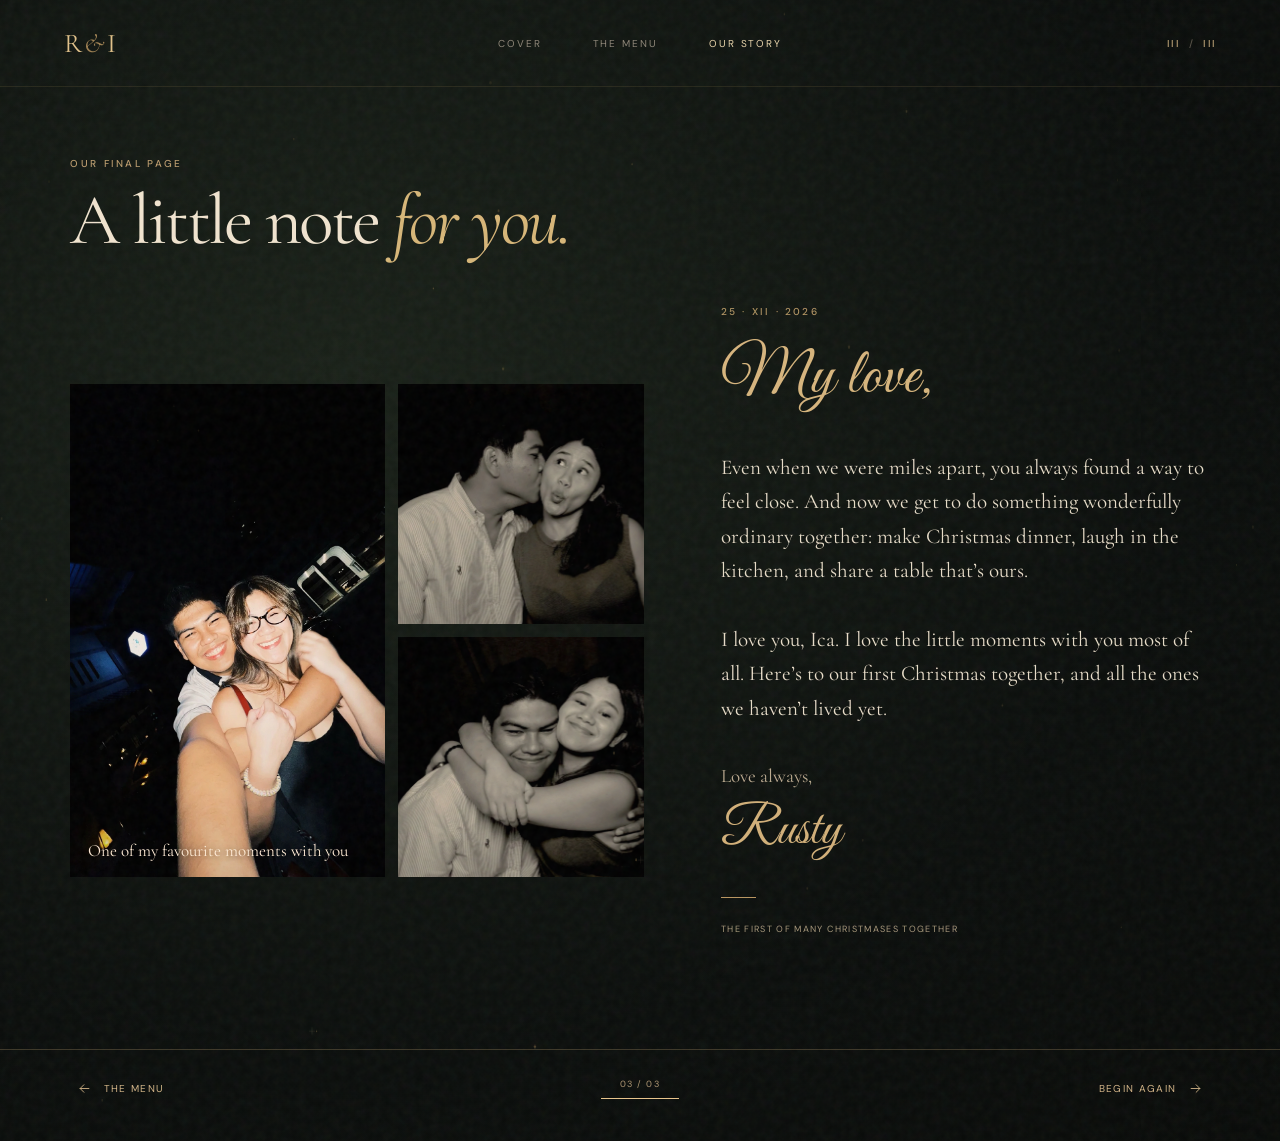
==== commit 0a82f840: "Simplify Christmas menu to black-and-gold typography with animated stardust" ====
--- a/letter.html
+++ b/letter.html
@@ -1 +1 @@
-<!doctype html><html lang="en"><head><meta charset="utf-8"><meta name="viewport" content="width=device-width, initial-scale=1, viewport-fit=cover"><meta name="theme-color" content="#0b0c0a"><meta name="description" content="Our first Christmas together. A menu made with love for Rusty &amp; Ica."><meta name="robots" content="noindex, nofollow"><title>A letter for Ica · Our First Christmas Together</title><link rel="icon" type="image/svg+xml" href="assets/mark.svg"><link rel="preconnect" href="https://fonts.googleapis.com"><link rel="preconnect" href="https://fonts.gstatic.com" crossorigin><link href="https://fonts.googleapis.com/css2?family=Cormorant+Garamond:ital,wght@0,400;0,500;0,600;1,400;1,500&family=DM+Sans:wght@400;500;600&family=Great+Vibes&display=swap" rel="stylesheet"><link rel="stylesheet" href="assets/celera.css?v=4"><script defer src="assets/celera.js?v=4"></script></head><body data-page="letter" class="page-letter"><canvas class="stardust" aria-hidden="true"></canvas><div class="fine-noise" aria-hidden="true"></div><header class="site-nav"><a class="brandmark" href="index.html" aria-label="Return to the cover">R<span class="brand-sign">&</span>I</a><nav aria-label="Chapters"><a class="nav-item " href="index.html" >Cover</a><a class="nav-item " href="menu.html" >The menu</a><a class="nav-item current" href="letter.html" aria-current=page>Our story</a></nav><span class="nav-chapter">III <i>/</i> III</span></header><main id="content" class="letter-main"><div class="letter-heading reveal"><span class="eyebrow">OUR FINAL PAGE</span><h1>A little note <em>for you.</em></h1></div><div class="letter-grid"><div class="photo-gallery" role="group" aria-label="Our favourite photos together"><figure class="photo-primary" data-parallax><img src="assets/photos/together.webp" alt="Rusty and Ica smiling together at night" fetchpriority="high"><figcaption>One of my favourite moments with you</figcaption></figure><figure class="photo-secondary" data-parallax><img src="assets/photos/kiss.webp" alt="A playful kiss on the cheek" loading="lazy"></figure><figure class="photo-secondary" data-parallax><img src="assets/photos/hug.webp" alt="Rusty and Ica smiling and hugging" loading="lazy"></figure></div><article class="letter-copy reveal"><div class="letter-mini">25 · XII · 2026</div><h2>My love,</h2><p>Even when we were miles apart, you always found a way to feel close. And now we get to do something wonderfully ordinary together: make Christmas dinner, laugh in the kitchen, and share a table that’s ours.<br><br>I love you, Ica. I love the little moments with you most of all. Here’s to our first Christmas together, and all the ones we haven’t lived yet.</p><p class="letter-signature">Love always,<br><span>Rusty</span></p><span class="letter-rule" aria-hidden="true"></span><div class="letter-final">THE FIRST OF MANY CHRISTMASES TOGETHER</div></article></div></main><nav class="chapter-footer" aria-label="Turn the page"><a href="menu.html" class="page-turn"><svg width="15" height="15" viewBox="0 0 24 24" fill="none" aria-hidden="true"><path d="M19 12H5m6 6-6-6 6-6" stroke="currentColor" stroke-width="1.4" stroke-linecap="round" stroke-linejoin="round"/></svg><span>The menu</span></a><div class="chapter-progress"><span>03 / 03</span><div><i style="--step:3"></i></div></div><a href="index.html" class="page-turn"><span>Begin again</span><svg width="15" height="15" viewBox="0 0 24 24" fill="none" aria-hidden="true"><path d="M5 12h14m-6-6 6 6-6 6" stroke="currentColor" stroke-width="1.4" stroke-linecap="round" stroke-linejoin="round"/></svg></a></nav></body></html>+<!doctype html><html lang="en"><head><meta charset="utf-8"><meta name="viewport" content="width=device-width, initial-scale=1, viewport-fit=cover"><meta name="theme-color" content="#0b0c0a"><meta name="description" content="Our first Christmas together. A menu made with love for Rusty &amp; Ica."><meta name="robots" content="noindex, nofollow"><title>A letter for Ica · Our First Christmas Together</title><link rel="icon" type="image/svg+xml" href="assets/mark.svg"><link rel="preconnect" href="https://fonts.googleapis.com"><link rel="preconnect" href="https://fonts.gstatic.com" crossorigin><link href="https://fonts.googleapis.com/css2?family=Cormorant+Garamond:ital,wght@0,400;0,500;0,600;1,400;1,500&family=DM+Sans:wght@400;500;600&family=Great+Vibes&display=swap" rel="stylesheet"><link rel="stylesheet" href="assets/celera.css?v=5"><script defer src="assets/celera.js?v=5"></script></head><body data-page="letter" class="page-letter"><canvas class="stardust" aria-hidden="true"></canvas><div class="fine-noise" aria-hidden="true"></div><header class="site-nav"><a class="brandmark" href="index.html" aria-label="Return to the cover">R<span class="brand-sign">&</span>I</a><nav aria-label="Chapters"><a class="nav-item " href="index.html" >Cover</a><a class="nav-item " href="menu.html" >The menu</a><a class="nav-item current" href="letter.html" aria-current=page>Our story</a></nav><span class="nav-chapter">III <i>/</i> III</span></header><main id="content" class="letter-main"><div class="letter-heading reveal"><span class="eyebrow">OUR FINAL PAGE</span><h1>A little note <em>for you.</em></h1></div><div class="letter-grid"><div class="photo-gallery" role="group" aria-label="Our favourite photos together"><figure class="photo-primary" data-parallax><img src="assets/photos/together.webp" alt="Rusty and Ica smiling together at night" fetchpriority="high"><figcaption>One of my favourite moments with you</figcaption></figure><figure class="photo-secondary" data-parallax><img src="assets/photos/kiss.webp" alt="A playful kiss on the cheek" loading="lazy"></figure><figure class="photo-secondary" data-parallax><img src="assets/photos/hug.webp" alt="Rusty and Ica smiling and hugging" loading="lazy"></figure></div><article class="letter-copy reveal"><div class="letter-mini">25 · XII · 2026</div><h2>My love,</h2><p>Even when we were miles apart, you always found a way to feel close. And now we get to do something wonderfully ordinary together: make Christmas dinner, laugh in the kitchen, and share a table that’s ours.<br><br>I love you, Ica. I love the little moments with you most of all. Here’s to our first Christmas together, and all the ones we haven’t lived yet.</p><p class="letter-signature">Love always,<br><span>Rusty</span></p><span class="letter-rule" aria-hidden="true"></span><div class="letter-final">THE FIRST OF MANY CHRISTMASES TOGETHER</div></article></div></main><nav class="chapter-footer" aria-label="Turn the page"><a href="menu.html" class="page-turn"><svg width="15" height="15" viewBox="0 0 24 24" fill="none" aria-hidden="true"><path d="M19 12H5m6 6-6-6 6-6" stroke="currentColor" stroke-width="1.4" stroke-linecap="round" stroke-linejoin="round"/></svg><span>The menu</span></a><div class="chapter-progress"><span>03 / 03</span><div><i style="--step:3"></i></div></div><a href="index.html" class="page-turn"><span>Begin again</span><svg width="15" height="15" viewBox="0 0 24 24" fill="none" aria-hidden="true"><path d="M5 12h14m-6-6 6 6-6 6" stroke="currentColor" stroke-width="1.4" stroke-linecap="round" stroke-linejoin="round"/></svg></a></nav></body></html>
--- a/assets/celera.css
+++ b/assets/celera.css
@@ -25,3 +25,47 @@
 .photo-gallery figure img{transform:translate3d(0,var(--image-shift,0px),0) scale(1.045)}
 .photo-gallery figure:hover img{transform:translate3d(0,var(--image-shift,0px),0) scale(1.09)}
 @media(max-width:800px){.photo-gallery figure img,.photo-gallery figure:hover img{transform:none}}
+
+
+/* Chapter II: a black-and-gold printed menu, without photography. */
+.page-menu{background:radial-gradient(ellipse 67% 26% at 50% -10%,rgba(126,91,48,.16),transparent 78%),radial-gradient(ellipse 62% 52% at 50% 48%,#11120e 0%,#090a09 70%,#070807 100%);min-height:100svh}
+.page-menu .stardust{opacity:.94;z-index:2;mix-blend-mode:screen}
+.page-menu .fine-noise{opacity:.035;z-index:1}
+.page-menu .site-nav,.page-menu .menu-main,.page-menu .chapter-footer{position:relative;z-index:3}
+.page-menu .site-nav{background:transparent}
+.page-menu .menu-main{max-width:1040px;padding:14px clamp(22px,5vw,65px) 70px}
+.page-menu .menu-topline{border-bottom:1px solid rgba(215,182,120,.14);padding:20px 0 28px}
+.page-menu .menu-layout{display:block;max-width:850px;margin:0 auto}
+.page-menu .menu-editorial{width:100%;max-width:none}
+.page-menu .menu-heading{text-align:center;padding:76px 0 65px}
+.page-menu .menu-heading .hairline{width:34px;margin:0 auto 29px;opacity:.76}
+.page-menu .menu-heading h1{font:400 clamp(62px,8.5vw,108px)/.98 var(--serif);letter-spacing:-.045em;color:#ecdfc9;text-wrap:balance}
+.page-menu .menu-heading h1 em{color:#d8b57b;font-weight:400}
+.page-menu .menu-heading>p{margin-top:24px;color:#b6a489;font:400 18px/1.4 var(--serif);letter-spacing:.018em}
+.page-menu .dishes{border-color:rgba(217,183,123,.23)}
+.page-menu .menu-course{grid-template-columns:40px minmax(0,1fr) auto;min-height:125px;gap:18px;padding:24px 0;border-color:rgba(217,183,123,.17)}
+.page-menu .menu-course:hover{padding-left:5px}
+.page-menu .course-count{font:400 14px/1.3 var(--serif);color:#b79b70;align-self:start;padding-top:9px}
+.page-menu .course-name{font:400 clamp(29px,3.65vw,43px)/1.08 var(--serif);color:#eee2d0;letter-spacing:-.014em;max-width:none}
+.page-menu .menu-course:hover .course-name{color:#ecc992}
+.page-menu .course-info p{font:400 15px/1.5 var(--serif);letter-spacing:.01em;color:#a99b85;margin:12px 0 0}
+.page-menu .course-recipe,.page-menu .drink-recipe{display:inline-flex;align-items:center;justify-content:center;gap:10px;width:auto;height:42px;padding:3px 0;color:#d6b883;opacity:.85;white-space:nowrap;transition:transform .3s ease,opacity .3s ease}
+.page-menu .recipe-cta-text{font:500 9px/1.2 var(--sans);letter-spacing:.16em;text-transform:uppercase}
+.page-menu .course-recipe svg,.page-menu .drink-recipe svg{width:14px;height:14px;flex-shrink:0}
+.page-menu .course-recipe:hover,.page-menu .drink-recipe:hover{opacity:1;transform:translateX(3px)}
+.page-menu .side-group-heading{display:inline-block;color:#cab48f;margin-right:6px}
+.page-menu .side-link{color:#b5a58a;transition:color .25s ease;border-bottom:1px solid transparent}
+.page-menu .side-link:hover,.page-menu .side-link:focus-visible{color:#edcd95;border-bottom-color:#edcd95}
+.page-menu .side-separator{color:#746a5a}
+.page-menu .menu-drinks{max-width:none;margin:0 auto;padding-top:58px}
+.page-menu .tiny-label{text-align:center;color:#d7b785;font:500 10px/1.3 var(--sans);letter-spacing:.22em;margin:0 0 23px}
+.page-menu .drink-entry{grid-template-columns:minmax(0,1fr) auto;gap:15px;min-height:61px;padding:9px 0;border-bottom:1px solid rgba(217,183,123,.15)}
+.page-menu .drink-entry>a:first-child{font:400 clamp(24px,3.1vw,34px)/1.15 var(--serif);color:#e0d2bc}
+.page-menu .drink-entry:hover>a:first-child{color:#eccc8e}
+.page-menu .menu-conclusion{text-align:center;padding-top:44px;font:400 28px/1.3 var(--serif);color:#b5a58c}
+.page-menu .menu-conclusion em{color:#ddb979}
+.page-menu .menu-footer-note{text-align:center;margin-top:28px;color:#9f8e75}
+.page-menu .menu-footer-note a{margin-left:8px}
+@media(max-width:800px){.page-menu .menu-main{padding:8px 25px 40px}.page-menu .menu-heading{padding:58px 0 53px}.page-menu .menu-course{gap:11px;min-height:104px;padding:20px 0;grid-template-columns:30px minmax(0,1fr) auto}.page-menu .course-name{font-size:clamp(29px,4.2vw,38px)}.page-menu .course-info p{font-size:14px}.page-menu .course-recipe{align-self:start;margin-top:3px}}
+@media(max-width:560px){.page-menu .menu-main{padding:8px 21px 36px}.page-menu .menu-heading{padding:50px 0 46px}.page-menu .menu-heading h1{font-size:clamp(51px,11.7vw,68px);line-height:1.02}.page-menu .menu-heading>p{font-size:16px;max-width:250px;margin:17px auto 0}.page-menu .menu-course{grid-template-columns:24px minmax(0,1fr);column-gap:10px;row-gap:8px;min-height:0;padding:19px 0 20px}.page-menu .course-count{font-size:13px;padding-top:3px}.page-menu .course-name{font-size:clamp(26px,7.2vw,33px);line-height:1.08}.page-menu .course-info p{font-size:14px;line-height:1.38;margin-top:8px}.page-menu .course-recipe{grid-column:2;justify-self:start;align-self:center;margin:2px 0 0;height:22px}.page-menu .recipe-cta-text{font-size:9px;letter-spacing:.13em}.page-menu .course-recipe svg,.page-menu .drink-recipe svg{height:13px;width:13px}.page-menu .menu-drinks{padding-top:47px}.page-menu .drink-entry>a:first-child{font-size:clamp(22px,6vw,29px)}.page-menu .menu-conclusion{font-size:25px;padding-top:30px}.page-menu .menu-topline{font-size:9px;letter-spacing:.15em}.page-menu .topline-side{font-size:8px;letter-spacing:.05em}.page-menu .drink-recipe{height:35px;gap:5px}.page-menu .menu-footer-note{line-height:1.5}.page-menu .menu-footer-note a{margin-left:0;display:inline-flex;justify-content:center}}
+@media(max-width:365px){.page-menu .menu-main{padding-left:17px;padding-right:17px}.page-menu .menu-heading h1{font-size:48px}.page-menu .course-name{font-size:25px}.page-menu .course-info p{font-size:13px}.page-menu .menu-topline .topline-side{font-size:7px}.page-menu .recipe-cta-text{font-size:8px}}
